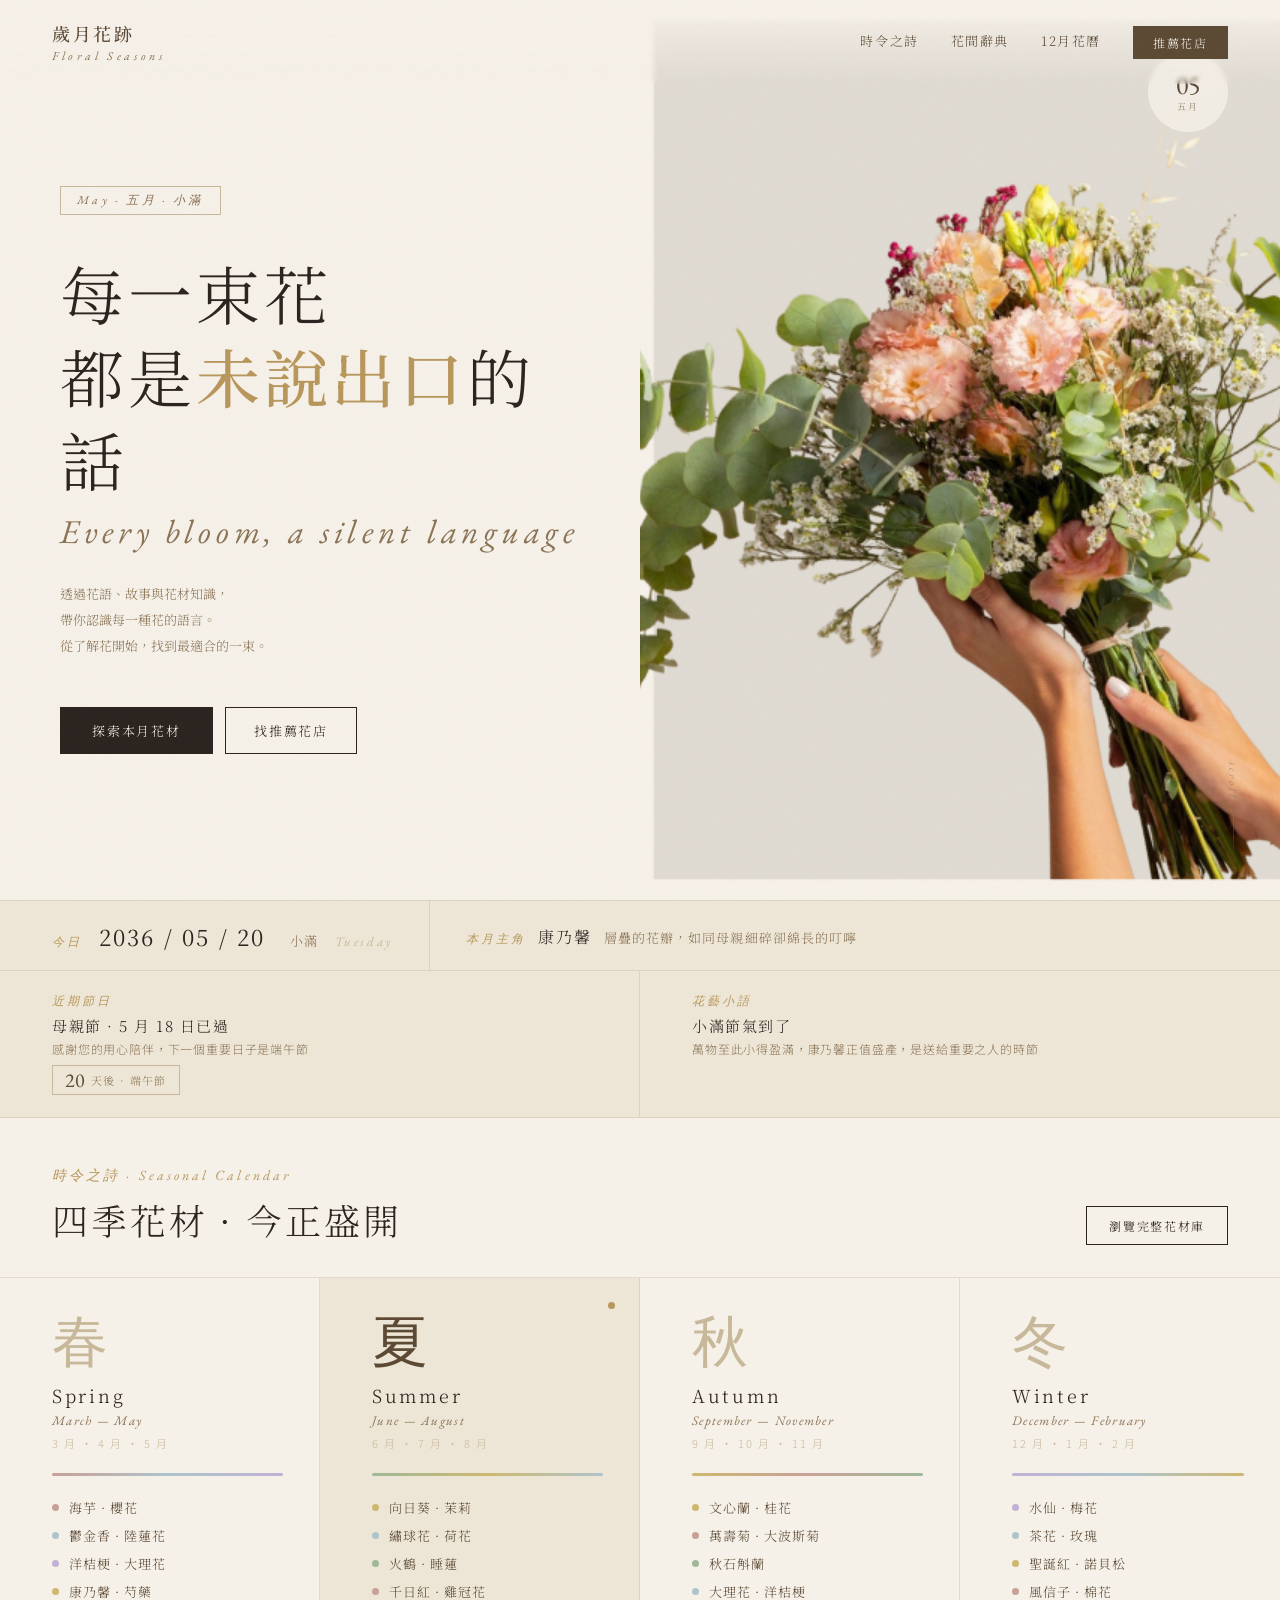
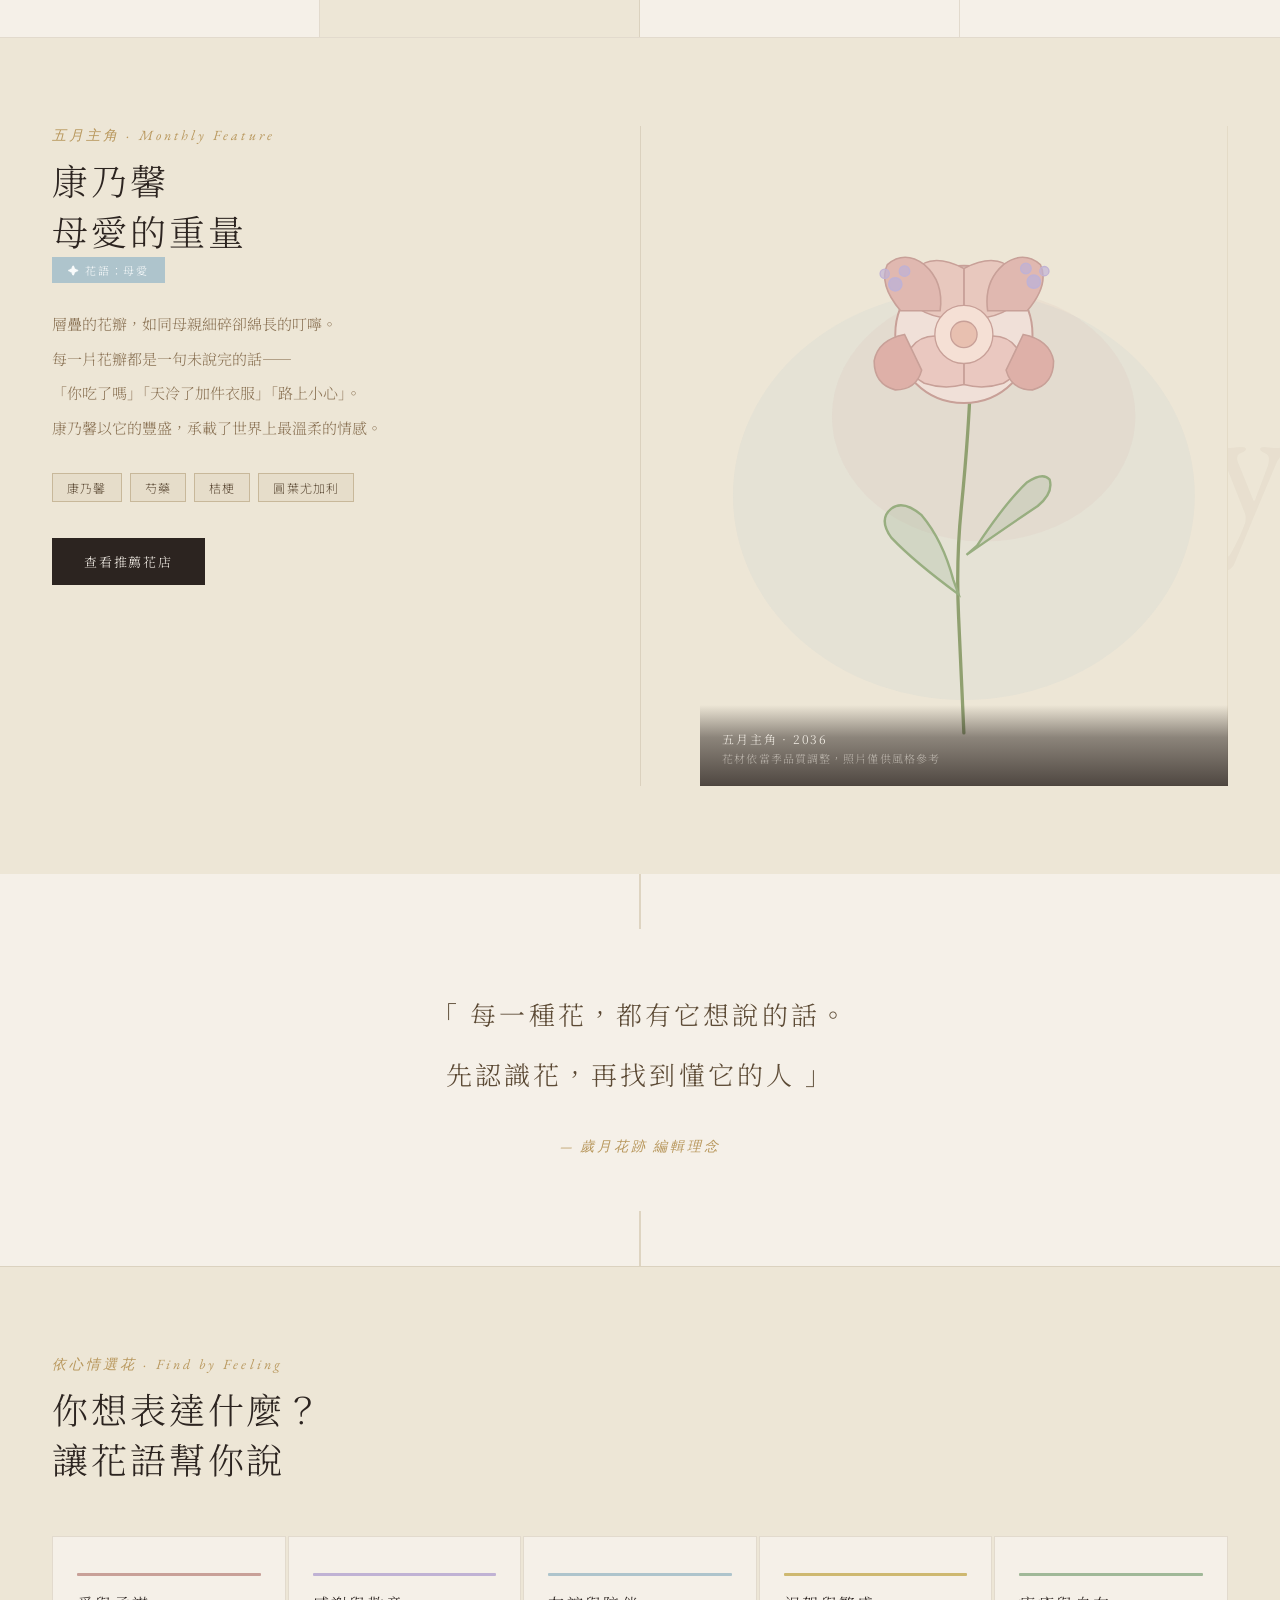
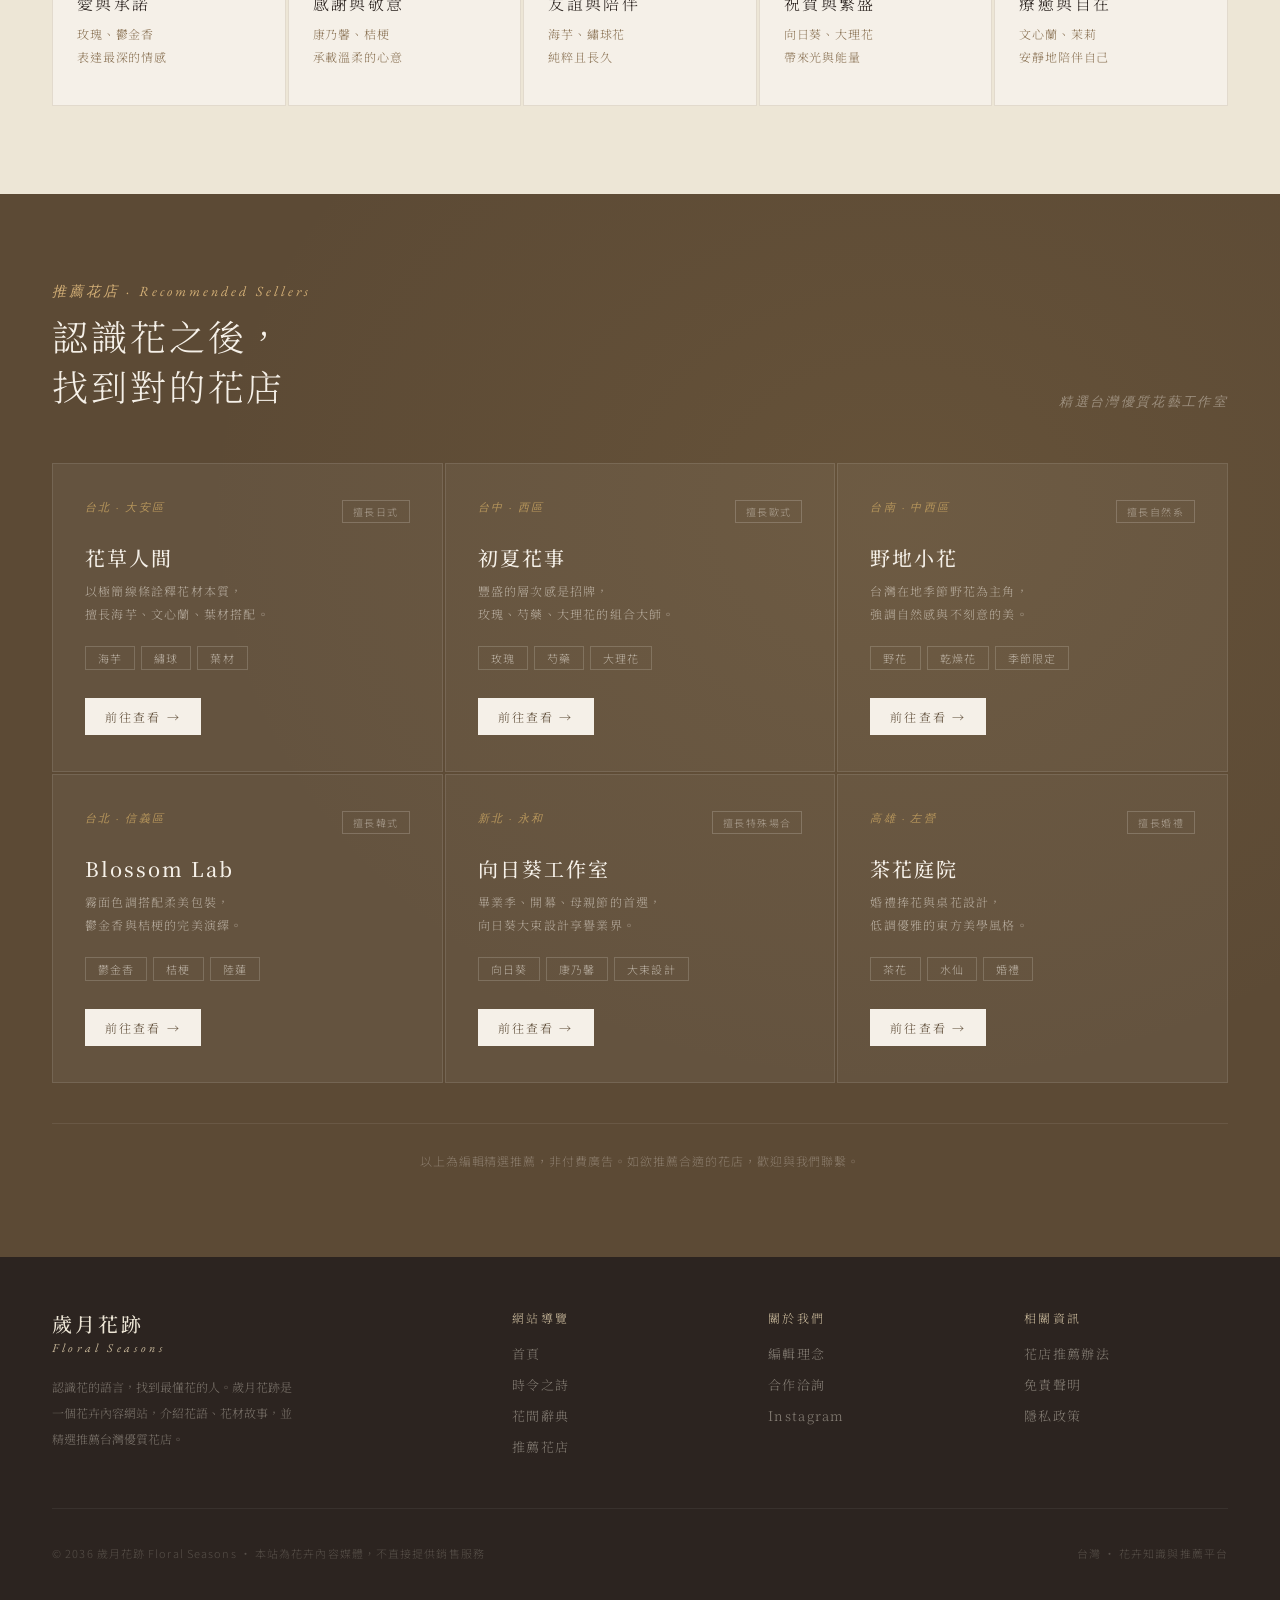
==== index.html @ eed04bdf "Add files via upload git add index.html git commit -m "feat: hero 改為全幅花束照片版型" git push" ====
<!DOCTYPE html>
<html lang="zh-TW">
<head>
<meta charset="UTF-8">
<meta name="viewport" content="width=device-width, initial-scale=1.0">
<title>歲月花跡 · 認識花，找到對的花店</title>
<link rel="preconnect" href="https://fonts.googleapis.com">
<link rel="preconnect" href="https://fonts.gstatic.com" crossorigin>
<link href="https://fonts.googleapis.com/css2?family=Noto+Serif+TC:wght@300;400;500;700&family=EB+Garamond:ital,wght@0,400;0,500;1,400&family=Noto+Sans+TC:wght@300;400&display=swap" rel="stylesheet">

<style>
:root {
  /* ── base ── */
  --cream:      #f5f0e8;
  --parchment:  #ede6d6;
  --warm-stone: #c8b89a;
  --bark:       #8b7355;
  --deep-bark:  #5c4a35;
  --ink:        #2c2420;
  --gold:       #b8975c;
  --gold-light: #d4b077;
  --rule:       rgba(139,115,85,0.18);

  /* ── A×C mist palette ── */
  --mist-blue:  #aec4cc;
  --mist-lav:   #c0b2d4;
  --mist-sage:  #a0b898;
  --mist-wheat: #ceb870;
  --mist-rose:  #c8a098;
}

*  { margin:0; padding:0; box-sizing:border-box; }
html { scroll-behavior:smooth; }

body {
  background: var(--cream);
  color: var(--ink);
  font-family: 'Noto Sans TC', sans-serif;
  font-weight: 300;
  overflow-x: hidden;
}

/* grain */
body::before {
  content:''; position:fixed; inset:0;
  background-image:url("data:image/svg+xml,%3Csvg viewBox='0 0 256 256' xmlns='http://www.w3.org/2000/svg'%3E%3Cfilter id='noise'%3E%3CfeTurbulence type='fractalNoise' baseFrequency='0.9' numOctaves='4' stitchTiles='stitch'/%3E%3C/filter%3E%3Crect width='100%25' height='100%25' filter='url(%23noise)' opacity='0.04'/%3E%3C/svg%3E");
  pointer-events:none; z-index:9999; opacity:.35;
}

/* ══════════════════════════════
   HEADER
══════════════════════════════ */
header {
  position:fixed; top:0; left:0; right:0; z-index:100;
  display:flex; align-items:center; justify-content:space-between;
  padding:20px 52px;
  background:linear-gradient(to bottom,rgba(245,240,232,.97) 0%,rgba(245,240,232,0) 100%);
  backdrop-filter:blur(2px);
}
.logo { display:flex; flex-direction:column; gap:2px; }
.logo-zh {
  font-family:'Noto Serif TC',serif;
  font-size:18px; font-weight:500; letter-spacing:.15em; color:var(--deep-bark);
}
.logo-en {
  font-family:'EB Garamond',serif; font-style:italic;
  font-size:12px; letter-spacing:.3em; color:var(--bark);
}
nav { display:flex; gap:32px; align-items:center; }
nav a {
  font-family:'Noto Serif TC',serif;
  font-size:13px; letter-spacing:.12em; color:var(--deep-bark);
  text-decoration:none; position:relative; padding-bottom:3px; transition:color .3s;
}
nav a::after {
  content:''; position:absolute; bottom:0; left:0;
  width:0; height:1px; background:var(--gold); transition:width .35s ease;
}
nav a:hover { color:var(--gold); }
nav a:hover::after { width:100%; }
.nav-cta {
  font-family:'Noto Serif TC',serif;
  font-size:12px; letter-spacing:.15em;
  color:var(--cream) !important; background:var(--deep-bark);
  padding:8px 20px; transition:background .3s !important;
}
.nav-cta::after { display:none !important; }
.nav-cta:hover { background:var(--bark) !important; }

/* ══════════════════════════════
   HERO
══════════════════════════════ */
.hero {
  height:100vh; min-height:600px;
  display:grid; grid-template-columns:1fr 1fr;
  position:relative; overflow:hidden;
}
.hero-left {
  display:flex; flex-direction:column; justify-content:center;
  padding:120px 52px 80px 60px;
  position:relative; z-index:2;
}
.hero-stamp {
  display:inline-flex; align-items:center; gap:8px;
  border:0.5px solid var(--warm-stone);
  padding:5px 16px; margin-bottom:36px; width:fit-content;
}
.hero-stamp span {
  font-family:'EB Garamond',serif; font-style:italic;
  font-size:12px; letter-spacing:.28em; color:var(--bark);
}
.hero-title {
  font-family:'Noto Serif TC',serif;
  font-size:clamp(44px,5vw,68px); font-weight:300; line-height:1.3;
  letter-spacing:.06em; color:var(--ink); margin-bottom:28px;
}
.hero-title strong { font-weight:500; color:var(--gold); }
.hero-title em {
  font-style:italic; font-family:'EB Garamond',serif;
  font-size:.52em; color:var(--bark);
  display:block; letter-spacing:.14em; margin-top:10px; font-weight:300;
}
.hero-desc {
  font-family:'Noto Serif TC',serif; font-weight:300;
  font-size:13px; line-height:2.0; color:var(--bark);
  max-width:320px; margin-bottom:48px;
}
.hero-actions { display:flex; gap:12px; align-items:center; flex-wrap:wrap; }
.btn-primary {
  font-family:'Noto Serif TC',serif; font-size:13px; letter-spacing:.14em;
  color:var(--cream); background:var(--ink);
  border:none; padding:14px 32px; cursor:pointer;
  transition:all .3s; text-decoration:none; display:inline-block;
}
.btn-primary:hover { background:var(--deep-bark); }
.btn-ghost {
  font-family:'Noto Serif TC',serif; font-size:13px; letter-spacing:.14em;
  color:var(--ink); background:none; border:1px solid var(--ink);
  padding:13px 28px; cursor:pointer; transition:all .3s;
  text-decoration:none; display:inline-block;
}
.btn-ghost:hover { background:var(--ink); color:var(--cream); }

/* right panel — fullbleed photo */
.hero-right {
  position:relative; overflow:hidden;
}
.hero-right img.hero-photo {
  width:100%; height:100%;
  object-fit:cover; object-position:center;
  display:block;
}
/* placeholder when no image */
.hero-right .hero-photo-placeholder {
  width:100%; height:100%;
  background:var(--parchment);
  display:flex; align-items:center; justify-content:center;
}
.hero-right .hero-photo-placeholder span {
  font-family:'EB Garamond',serif; font-style:italic;
  font-size:13px; letter-spacing:.2em; color:var(--warm-stone);
}

/* month badge */
.month-badge {
  position:absolute; top:52px; right:52px; z-index:10;
  width:80px; height:80px; border-radius:50%;
  border:0.5px solid rgba(245,240,232,.6);
  display:flex; align-items:center; justify-content:center;
  background:rgba(245,240,232,.82); backdrop-filter:blur(6px);
}
.month-badge-inner {
  display:flex; flex-direction:column; align-items:center; gap:2px;
}
.month-num {
  font-family:'EB Garamond',serif; font-size:26px; line-height:1; color:var(--deep-bark);
}
.month-lbl {
  font-family:'Noto Serif TC',serif; font-size:9px; letter-spacing:.2em; color:var(--bark);
}

/* legacy — keep for floatGently used elsewhere */
@keyframes floatGently { 0%,100%{transform:translateY(0)} 50%{transform:translateY(-10px)} }

/* ══════════════════════════════
   SMART DATE + REMINDER STRIP
══════════════════════════════ */
.section-reminder {
  background:var(--parchment);
  border-top:0.5px solid var(--rule);
  border-bottom:0.5px solid var(--rule);
}

/* date row */
.reminder-date-row {
  display:flex; align-items:center; gap:0;
  border-bottom:0.5px solid var(--rule);
}
.date-block {
  padding:20px 36px 18px 52px;
  display:flex; align-items:baseline; gap:16px;
  border-right:0.5px solid var(--rule);
}
.date-label {
  font-family:'EB Garamond',serif; font-style:italic;
  font-size:12px; letter-spacing:.28em; color:var(--gold);
}
.date-main {
  font-family:'Noto Serif TC',serif; font-size:22px; font-weight:400;
  letter-spacing:.1em; color:var(--ink);
}
.date-jieqi {
  font-family:'Noto Serif TC',serif; font-size:13px;
  letter-spacing:.12em; color:var(--bark); padding-left:8px;
}
.date-day-en {
  font-family:'EB Garamond',serif; font-style:italic;
  font-size:13px; letter-spacing:.2em; color:var(--warm-stone);
}

/* reminder items */
.reminder-items {
  display:grid; grid-template-columns:1fr 1fr;
}
.reminder-item {
  padding:22px 36px 22px 52px;
  border-right:0.5px solid var(--rule);
}
.reminder-item:last-child { border-right:none; }
.r-eyebrow {
  font-family:'EB Garamond',serif; font-style:italic;
  font-size:12px; letter-spacing:.26em; color:var(--gold); margin-bottom:5px;
}
.r-main {
  font-family:'Noto Serif TC',serif; font-size:15px;
  letter-spacing:.1em; color:var(--ink); margin-bottom:4px;
}
.r-sub {
  font-family:'Noto Sans TC',sans-serif; font-weight:300;
  font-size:12px; color:var(--bark); letter-spacing:.07em;
}
/* countdown pill */
.r-count {
  display:inline-flex; align-items:center; gap:6px; margin-top:8px;
  border:0.5px solid var(--warm-stone); padding:4px 12px;
}
.r-count-num {
  font-family:'EB Garamond',serif; font-size:20px; color:var(--deep-bark); line-height:1;
}
.r-count-lbl {
  font-family:'Noto Serif TC',serif; font-size:11px; letter-spacing:.12em; color:var(--bark);
}

/* ══════════════════════════════
   FOUR SEASONS CALENDAR
   (directly below reminder strip)
══════════════════════════════ */
.section-calendar {
  background:var(--cream);
  border-bottom:0.5px solid var(--rule);
}

/* header row of the calendar section */
.cal-header {
  padding:48px 52px 32px;
  display:flex; justify-content:space-between; align-items:flex-end;
  border-bottom:0.5px solid var(--rule);
}
.section-label {
  font-family:'EB Garamond',serif; font-style:italic;
  font-size:14px; letter-spacing:.22em; color:var(--gold); margin-bottom:10px;
}
.section-title {
  font-family:'Noto Serif TC',serif;
  font-size:clamp(24px,3vw,36px); font-weight:300;
  line-height:1.4; letter-spacing:.08em; color:var(--ink);
}

/* season columns */
.cal-grid {
  display:grid; grid-template-columns:repeat(4,1fr);
  gap:0;
}
.cal-col {
  padding:36px 36px 36px 52px;
  border-right:0.5px solid var(--rule);
  position:relative; overflow:hidden;
  transition:background .35s;
  cursor:pointer;
}
.cal-col:last-child { border-right:none; }
.cal-col::before {
  content:''; position:absolute; inset:0; opacity:0; transition:opacity .35s;
}
.cal-col.spring::before { background:rgba(200,160,152,.07); }
.cal-col.summer::before { background:rgba(160,184,152,.07); }
.cal-col.autumn::before { background:rgba(206,184,112,.07); }
.cal-col.winter::before { background:rgba(192,178,212,.07); }
.cal-col:hover::before { opacity:1; }

/* active marker (current season) */
.cal-col.active {
  background:var(--parchment);
}
.cal-col.active .cal-season-num { color:var(--deep-bark); }
.active-dot {
  position:absolute; top:24px; right:24px;
  width:7px; height:7px; border-radius:50%; background:var(--gold);
}

.cal-season-num {
  font-family:'EB Garamond',serif; font-size:56px; line-height:1;
  color:var(--warm-stone); margin-bottom:12px; display:block;
  transition:color .35s;
}
.cal-season-zh {
  font-family:'Noto Serif TC',serif; font-size:18px; letter-spacing:.15em;
  color:var(--ink); margin-bottom:4px;
}
.cal-season-en {
  font-family:'EB Garamond',serif; font-style:italic;
  font-size:13px; color:var(--bark); letter-spacing:.1em; margin-bottom:6px;
}
.cal-months {
  font-size:11px; letter-spacing:.18em; color:var(--warm-stone); margin-bottom:22px;
}

/* mist-palette color bar per season */
.cal-color-bar {
  width:100%; height:3px; border-radius:2px; margin-bottom:22px;
}

.cal-flowers { display:flex; flex-direction:column; gap:9px; }
.cal-flower-row {
  display:flex; align-items:center; gap:10px;
  font-family:'Noto Serif TC',serif; font-size:13px;
  color:var(--deep-bark); letter-spacing:.08em;
}
.cal-dot {
  width:7px; height:7px; border-radius:50%; flex-shrink:0;
}

/* ══════════════════════════════
   MONTHLY FEATURE
══════════════════════════════ */
.section-monthly {
  padding:88px 52px;
  display:grid; grid-template-columns:1fr 0.5px 1fr;
  gap:0; background:var(--parchment);
  position:relative; overflow:hidden;
}
.section-monthly::before {
  content:'May'; position:absolute;
  font-family:'EB Garamond',serif; font-size:180px; font-weight:400;
  color:rgba(139,115,85,.055); right:-10px; top:50%; transform:translateY(-50%);
  pointer-events:none; white-space:nowrap;
}
.monthly-divider { background:var(--rule); }
.monthly-text { padding-right:60px; }
.monthly-visual { padding-left:60px; }

.flower-tag {
  display:inline-flex; align-items:center; gap:8px;
  background:var(--mist-blue); color:rgba(255,255,255,.92);
  padding:5px 16px; font-size:11px; font-family:'Noto Serif TC',serif;
  letter-spacing:.15em; margin-bottom:24px;
}
.monthly-body {
  font-family:'Noto Serif TC',serif; font-weight:300;
  font-size:15px; line-height:2.3; color:var(--bark); margin-bottom:28px;
}
.pairing-row { display:flex; gap:8px; flex-wrap:wrap; margin-bottom:36px; }
.pair-tag {
  font-family:'Noto Sans TC',sans-serif; font-weight:300;
  font-size:12px; letter-spacing:.1em; color:var(--deep-bark);
  background:rgba(200,184,154,.2); border:1px solid var(--warm-stone);
  padding:5px 14px;
}
/* monthly image frame */
.monthly-img-frame {
  width:100%; aspect-ratio:4/5; background:var(--warm-stone);
  position:relative; overflow:hidden;
}
.monthly-img-frame svg { width:100%; height:100%; }
.monthly-caption {
  position:absolute; bottom:0; left:0; right:0;
  padding:28px 22px 22px;
  background:linear-gradient(to top,rgba(44,36,32,.82) 0%,rgba(44,36,32,.5) 60%,transparent 100%);
  color:var(--cream); font-family:'Noto Serif TC',serif; font-size:12px;
  letter-spacing:.15em; line-height:1;
  display:flex; flex-direction:column; gap:8px;
}
.monthly-caption-sub {
  font-size:11px; color:rgba(245,240,232,.55); letter-spacing:.1em; line-height:1;
}

/* ══════════════════════════════
   QUOTE
══════════════════════════════ */
.section-quote {
  padding:110px 52px; text-align:center; background:var(--cream);
  position:relative;
}
.section-quote::before,.section-quote::after {
  content:''; position:absolute; left:50%; transform:translateX(-50%);
  width:1px; background:var(--warm-stone);
}
.section-quote::before { top:0; height:55px; }
.section-quote::after  { bottom:0; height:55px; }
.quote-text {
  font-family:'Noto Serif TC',serif; font-weight:300;
  font-size:clamp(17px,2.4vw,26px); line-height:2.3;
  letter-spacing:.12em; color:var(--deep-bark);
  max-width:640px; margin:0 auto 28px;
}
.quote-source {
  font-family:'EB Garamond',serif; font-style:italic;
  font-size:14px; letter-spacing:.2em; color:var(--gold);
}

/* ══════════════════════════════
   RECIPIENT
══════════════════════════════ */
.section-recipient {
  padding:88px 52px; background:var(--parchment);
  border-top:0.5px solid var(--rule);
}
.recip-grid {
  display:grid; grid-template-columns:repeat(5,1fr); gap:2px; margin-top:52px;
}
.recip-card {
  padding:36px 24px; background:var(--cream);
  border:0.5px solid var(--rule); cursor:pointer; transition:all .35s;
}
.recip-card:hover { border-color:var(--warm-stone); transform:translateY(-3px); }
.recip-bar { height:2.5px; border-radius:1px; margin-bottom:16px; }
.recip-title {
  font-family:'Noto Serif TC',serif; font-size:16px;
  letter-spacing:.15em; color:var(--ink); margin-bottom:8px;
}
.recip-sub {
  font-family:'Noto Serif TC',serif; font-weight:300;
  font-size:12px; line-height:1.9; color:var(--bark); letter-spacing:.07em;
}

/* ══════════════════════════════
   CTA / BOOKING
══════════════════════════════ */
/* ══════════════════════════════
   SELLERS SECTION
══════════════════════════════ */
.section-sellers {
  padding:88px 52px;
  background:var(--deep-bark);
  position:relative; overflow:hidden;
}
.section-sellers::before {
  content:''; position:absolute; inset:0;
  background:radial-gradient(ellipse at 70% 30%,rgba(184,151,92,.1) 0%,transparent 55%);
  pointer-events:none;
}
.sellers-header {
  display:flex; justify-content:space-between; align-items:flex-end;
  margin-bottom:52px; position:relative;
}
.sellers-header .section-label { color:var(--gold-light); }
.sellers-header .section-title { color:var(--cream); }
.sellers-note {
  font-family:'EB Garamond',serif; font-style:italic;
  font-size:13px; letter-spacing:.18em;
  color:rgba(245,240,232,.4);
}
.sellers-grid {
  display:grid; grid-template-columns:repeat(3,1fr); gap:2px;
  position:relative;
}
.seller-card {
  background:rgba(255,255,255,.05);
  border:0.5px solid rgba(255,255,255,.1);
  padding:36px 32px;
  display:flex; flex-direction:column; gap:0;
  transition:background .35s, border-color .35s;
  position:relative; overflow:hidden;
}
.seller-card::before {
  content:''; position:absolute; top:0; left:0; right:0;
  height:2px; opacity:0; transition:opacity .35s;
}
.seller-card:hover { background:rgba(255,255,255,.09); border-color:rgba(255,255,255,.2); }
.seller-card:hover::before { opacity:1; }
.seller-card-top {
  display:flex; justify-content:space-between; align-items:flex-start;
  margin-bottom:20px;
}
.seller-region {
  font-family:'EB Garamond',serif; font-style:italic;
  font-size:11px; letter-spacing:.22em; color:var(--gold);
}
.seller-badge {
  font-size:10px; letter-spacing:.14em;
  color:rgba(245,240,232,.5);
  border:0.5px solid rgba(245,240,232,.2);
  padding:3px 10px;
}
.seller-name {
  font-family:'Noto Serif TC',serif; font-size:20px; font-weight:500;
  letter-spacing:.1em; color:var(--cream); margin-bottom:8px;
}
.seller-specialty {
  font-family:'Noto Serif TC',serif; font-weight:300;
  font-size:12px; letter-spacing:.1em; color:rgba(245,240,232,.55);
  margin-bottom:20px; line-height:1.9;
}
.seller-tags {
  display:flex; gap:6px; flex-wrap:wrap; margin-bottom:28px;
}
.seller-tag {
  font-size:11px; letter-spacing:.1em;
  color:rgba(245,240,232,.6);
  border:0.5px solid rgba(245,240,232,.18);
  padding:3px 12px;
}
.seller-link {
  margin-top:auto;
  font-family:'Noto Serif TC',serif; font-size:12px;
  letter-spacing:.18em; color:var(--deep-bark);
  background:var(--cream); padding:10px 20px;
  display:inline-block; text-decoration:none;
  transition:background .3s;
  align-self:flex-start;
}
.seller-link:hover { background:var(--parchment); }
.sellers-disclaimer {
  margin-top:40px; padding-top:28px;
  border-top:0.5px solid rgba(255,255,255,.08);
  font-family:'Noto Sans TC',sans-serif; font-weight:300;
  font-size:12px; letter-spacing:.08em;
  color:rgba(245,240,232,.3); text-align:center;
}

/* ══════════════════════════════
   FOOTER
══════════════════════════════ */
footer {
  padding:52px; background:var(--ink);
  display:grid; grid-template-columns:2fr 1fr 1fr 1fr; gap:52px;
}
.footer-desc {
  font-family:'Noto Serif TC',serif; font-weight:300;
  font-size:12px; line-height:2.2; color:rgba(237,230,214,.4);
  margin-top:18px; max-width:250px;
}
.footer-col-title {
  font-family:'Noto Serif TC',serif; font-size:12px;
  letter-spacing:.2em; color:var(--warm-stone); margin-bottom:18px;
}
.footer-links { display:flex; flex-direction:column; gap:12px; }
.footer-links a {
  font-family:'Noto Serif TC',serif; font-weight:300;
  font-size:13px; color:rgba(237,230,214,.45); text-decoration:none;
  letter-spacing:.1em; transition:color .3s;
}
.footer-links a:hover { color:var(--parchment); }
.footer-bottom {
  grid-column:1/-1; padding-top:36px;
  border-top:0.5px solid rgba(255,255,255,.06);
  display:flex; justify-content:space-between; align-items:center;
}
.footer-legal {
  font-size:11px; letter-spacing:.1em; color:rgba(237,230,214,.22);
  font-family:'Noto Sans TC',sans-serif; font-weight:300;
}

/* ── fade-up ── */
.fade-up { opacity:0; transform:translateY(28px); transition:opacity .8s ease,transform .8s ease; }
.fade-up.visible { opacity:1; transform:translateY(0); }

/* ── scroll indicator ── */
.scroll-hint {
  position:fixed; bottom:38px; right:40px; z-index:50;
  writing-mode:vertical-rl; font-family:'EB Garamond',serif; font-style:italic;
  font-size:11px; letter-spacing:.28em; color:var(--bark); opacity:.55;
  display:flex; align-items:center; gap:10px; transition:opacity .4s;
}
.scroll-hint::after {
  content:''; display:block; width:1px; height:52px;
  background:linear-gradient(to bottom,var(--bark),transparent);
}
</style>
</head>
<body>

<!-- ═══ HEADER ═══ -->
<header>
  <div class="logo">
    <span class="logo-zh">歲月花跡</span>
    <span class="logo-en">Floral Seasons</span>
  </div>
  <nav>
    <a href="#">時令之詩</a>
    <a href="#">花間辭典</a>
    <a href="#">12月花曆</a>
    <a href="#sellers" class="nav-cta">推薦花店</a>
  </nav>
</header>

<!-- ═══ HERO ═══ -->
<section class="hero">
  <div class="hero-left">
    <div class="hero-stamp fade-up"><span>May · 五月 · 小滿</span></div>
    <h1 class="hero-title fade-up">
      每一束花<br>都是<strong>未說出口</strong>的話
      <em>Every bloom, a silent language</em>
    </h1>
    <p class="hero-desc fade-up">
      透過花語、故事與花材知識，<br>
      帶你認識每一種花的語言。<br>
      從了解花開始，找到最適合的一束。
    </p>
    <div class="hero-actions fade-up">
      <a href="#monthly" class="btn-primary">探索本月花材</a>
      <a href="#sellers" class="btn-ghost">找推薦花店</a>
    </div>
  </div>

  <div class="hero-right">
    <!-- 月份徽章 -->
    <div class="month-badge">
      <div class="month-badge-inner">
        <span class="month-num">05</span>
        <span class="month-lbl">五月</span>
      </div>
    </div>
    <!-- 全幅花束照片：換圖只需替換 swatch-01.png -->
    <img
      class="hero-photo"
      src="assets/images/homepage/swatches/swatch-01.png"
      alt="歲月花跡 · 本月花材"
      onerror="this.style.display='none';this.nextElementSibling.style.display='flex'"
    >
    <div class="hero-photo-placeholder" style="display:none">
      <span>swatch-01.png</span>
    </div>
  </div>
  </div>
</section>

<!-- ═══ SMART DATE + REMINDER ═══ -->
<div class="section-reminder">

  <!-- date row -->
  <div class="reminder-date-row">
    <div class="date-block fade-up">
      <span class="date-label">今日</span>
      <span class="date-main">2036 / 05 / 20</span>
      <span class="date-jieqi">小滿</span>
      <span class="date-day-en">Tuesday</span>
    </div>
    <!-- flower of the day teaser -->
    <div style="padding:20px 36px 18px; flex:1; display:flex; align-items:baseline; gap:12px;">
      <span style="font-family:'EB Garamond',serif;font-style:italic;font-size:12px;letter-spacing:.26em;color:var(--gold)">本月主角</span>
      <span style="font-family:'Noto Serif TC',serif;font-size:16px;letter-spacing:.12em;color:var(--ink)">康乃馨</span>
      <span style="font-family:'Noto Serif TC',serif;font-size:13px;color:var(--bark);letter-spacing:.08em">層疊的花瓣，如同母親細碎卻綿長的叮嚀</span>
    </div>
  </div>

  <!-- two reminder items -->
  <div class="reminder-items">
    <div class="reminder-item fade-up">
      <div class="r-eyebrow">近期節日</div>
      <div class="r-main">母親節 · 5 月 18 日已過</div>
      <div class="r-sub">感謝您的用心陪伴，下一個重要日子是端午節</div>
      <div class="r-count">
        <span class="r-count-num">20</span>
        <span class="r-count-lbl">天後 · 端午節</span>
      </div>
    </div>
    <div class="reminder-item fade-up" style="transition-delay:.1s">
      <div class="r-eyebrow">花藝小語</div>
      <div class="r-main">小滿節氣到了</div>
      <div class="r-sub">萬物至此小得盈滿，康乃馨正值盛產，是送給重要之人的時節</div>
    </div>
  </div>
</div>

<!-- ═══ FOUR SEASONS CALENDAR（緊接 reminder 下方）═══ -->
<section class="section-calendar" id="seasons">
  <div class="cal-header fade-up">
    <div>
      <p class="section-label">時令之詩 · Seasonal Calendar</p>
      <h2 class="section-title">四季花材 · 今正盛開</h2>
    </div>
    <a href="#" class="btn-ghost" style="font-size:12px;padding:10px 22px;">瀏覽完整花材庫</a>
  </div>

  <div class="cal-grid">
    <!-- 春 Spring -->
    <div class="cal-col spring fade-up" style="transition-delay:.0s">
      <div class="cal-season-num">春</div>
      <div class="cal-season-zh">Spring</div>
      <div class="cal-season-en">March — May</div>
      <div class="cal-months">3 月 · 4 月 · 5 月</div>
      <div class="cal-color-bar" style="background:linear-gradient(to right,#c8a098,#aec4cc,#c0b2d4)"></div>
      <div class="cal-flowers">
        <div class="cal-flower-row"><span class="cal-dot" style="background:#c8a098"></span>海芋 · 櫻花</div>
        <div class="cal-flower-row"><span class="cal-dot" style="background:#aec4cc"></span>鬱金香 · 陸蓮花</div>
        <div class="cal-flower-row"><span class="cal-dot" style="background:#c0b2d4"></span>洋桔梗 · 大理花</div>
        <div class="cal-flower-row"><span class="cal-dot" style="background:#ceb870"></span>康乃馨 · 芍藥</div>
      </div>
    </div>

    <!-- 夏 Summer -->
    <div class="cal-col summer active fade-up" style="transition-delay:.08s">
      <span class="active-dot"></span>
      <div class="cal-season-num">夏</div>
      <div class="cal-season-zh">Summer</div>
      <div class="cal-season-en">June — August</div>
      <div class="cal-months">6 月 · 7 月 · 8 月</div>
      <div class="cal-color-bar" style="background:linear-gradient(to right,#a0b898,#ceb870,#aec4cc)"></div>
      <div class="cal-flowers">
        <div class="cal-flower-row"><span class="cal-dot" style="background:#ceb870"></span>向日葵 · 茉莉</div>
        <div class="cal-flower-row"><span class="cal-dot" style="background:#aec4cc"></span>繡球花 · 荷花</div>
        <div class="cal-flower-row"><span class="cal-dot" style="background:#a0b898"></span>火鶴 · 睡蓮</div>
        <div class="cal-flower-row"><span class="cal-dot" style="background:#c8a098"></span>千日紅 · 雞冠花</div>
      </div>
    </div>

    <!-- 秋 Autumn -->
    <div class="cal-col autumn fade-up" style="transition-delay:.16s">
      <div class="cal-season-num">秋</div>
      <div class="cal-season-zh">Autumn</div>
      <div class="cal-season-en">September — November</div>
      <div class="cal-months">9 月 · 10 月 · 11 月</div>
      <div class="cal-color-bar" style="background:linear-gradient(to right,#ceb870,#c8a098,#a0b898)"></div>
      <div class="cal-flowers">
        <div class="cal-flower-row"><span class="cal-dot" style="background:#ceb870"></span>文心蘭 · 桂花</div>
        <div class="cal-flower-row"><span class="cal-dot" style="background:#c8a098"></span>萬壽菊 · 大波斯菊</div>
        <div class="cal-flower-row"><span class="cal-dot" style="background:#a0b898"></span>秋石斛蘭</div>
        <div class="cal-flower-row"><span class="cal-dot" style="background:#aec4cc"></span>大理花 · 洋桔梗</div>
      </div>
    </div>

    <!-- 冬 Winter -->
    <div class="cal-col winter fade-up" style="transition-delay:.24s">
      <div class="cal-season-num">冬</div>
      <div class="cal-season-zh">Winter</div>
      <div class="cal-season-en">December — February</div>
      <div class="cal-months">12 月 · 1 月 · 2 月</div>
      <div class="cal-color-bar" style="background:linear-gradient(to right,#c0b2d4,#aec4cc,#ceb870)"></div>
      <div class="cal-flowers">
        <div class="cal-flower-row"><span class="cal-dot" style="background:#c0b2d4"></span>水仙 · 梅花</div>
        <div class="cal-flower-row"><span class="cal-dot" style="background:#aec4cc"></span>茶花 · 玫瑰</div>
        <div class="cal-flower-row"><span class="cal-dot" style="background:#ceb870"></span>聖誕紅 · 諾貝松</div>
        <div class="cal-flower-row"><span class="cal-dot" style="background:#c8a098"></span>風信子 · 棉花</div>
      </div>
    </div>
  </div>
</section>

<!-- ═══ MONTHLY FEATURE ═══ -->
<section class="section-monthly" id="monthly">
  <div class="monthly-text fade-up">
    <p class="section-label">五月主角 · Monthly Feature</p>
    <h2 class="section-title">康乃馨<br>母愛的重量</h2>
    <span class="flower-tag">✦ 花語：母愛</span>
    <p class="monthly-body">
      層疊的花瓣，如同母親細碎卻綿長的叮嚀。<br>
      每一片花瓣都是一句未說完的話——<br>
      「你吃了嗎」「天冷了加件衣服」「路上小心」。<br>
      康乃馨以它的豐盛，承載了世界上最溫柔的情感。
    </p>
    <div class="pairing-row">
      <span class="pair-tag">康乃馨</span>
      <span class="pair-tag">芍藥</span>
      <span class="pair-tag">桔梗</span>
      <span class="pair-tag">圓葉尤加利</span>
    </div>
    <a href="#sellers" class="btn-primary">查看推薦花店</a>
  </div>
  <div class="monthly-divider"></div>
  <div class="monthly-visual fade-up" style="transition-delay:.2s">
    <div class="monthly-img-frame">
      <svg viewBox="0 0 400 500" xmlns="http://www.w3.org/2000/svg">
        <rect width="400" height="500" fill="#ede6d6"/>
        <ellipse cx="200" cy="280" rx="175" ry="155" fill="rgba(174,196,204,.14)"/>
        <ellipse cx="215" cy="220" rx="115" ry="95" fill="rgba(200,160,152,.1)"/>
        <!-- Stem -->
        <path d="M200 460 Q198 415 196 372 Q194 330 198 290 Q202 250 204 215 Q206 188 204 168" stroke="#90a070" stroke-width="2.5" stroke-linecap="round" fill="none"/>
        <!-- leaf L -->
        <path d="M196 355 Q162 330 145 312 Q135 298 145 290 Q154 283 168 295 Q184 314 192 344 Z" stroke="#98ae80" stroke-width="1.8" fill="rgba(160,184,152,.28)"/>
        <!-- leaf R -->
        <path d="M202 325 Q238 300 256 288 Q268 278 265 268 Q260 262 248 270 Q232 285 210 318 Z" stroke="#98ae80" stroke-width="1.8" fill="rgba(160,184,152,.28)"/>
        <!-- Carnation main – layered petal illusion -->
        <!-- base circle -->
        <circle cx="200" cy="158" r="52" fill="#f0e0d8" stroke="#c8a098" stroke-width="1.5"/>
        <!-- petal ring 1 -->
        <path d="M200 108 Q225 95 238 110 Q248 125 235 138 Q220 148 200 145 Z" fill="#e8c8be" stroke="#c8a098" stroke-width="1.2"/>
        <path d="M200 108 Q175 95 162 110 Q152 125 165 138 Q180 148 200 145 Z" fill="#e8c8be" stroke="#c8a098" stroke-width="1.2"/>
        <path d="M248 140 Q265 120 258 105 Q245 94 230 105 Q215 118 218 140 Z" fill="#e0b8b0" stroke="#c8a098" stroke-width="1.2"/>
        <path d="M152 140 Q135 120 142 105 Q155 94 170 105 Q185 118 182 140 Z" fill="#e0b8b0" stroke="#c8a098" stroke-width="1.2"/>
        <!-- petal ring 2 -->
        <path d="M200 165 Q228 152 240 168 Q248 185 230 195 Q215 200 200 196 Z" fill="#eac8c0" stroke="#c8a098" stroke-width="1.2"/>
        <path d="M200 165 Q172 152 160 168 Q152 185 170 195 Q185 200 200 196 Z" fill="#eac8c0" stroke="#c8a098" stroke-width="1.2"/>
        <path d="M245 158 Q265 162 268 178 Q268 196 252 200 Q236 200 232 185 Z" fill="#deb0a8" stroke="#c8a098" stroke-width="1.2"/>
        <path d="M155 158 Q135 162 132 178 Q132 196 148 200 Q164 200 168 185 Z" fill="#deb0a8" stroke="#c8a098" stroke-width="1.2"/>
        <!-- center -->
        <circle cx="200" cy="158" r="22" fill="#f5e0d5" stroke="#c8a098" stroke-width="1"/>
        <circle cx="200" cy="158" r="10" fill="#e8c0b0" stroke="#c8a098" stroke-width="1"/>
        <!-- filler flowers -->
        <circle cx="148" cy="120" r="5" fill="rgba(192,178,212,.85)" stroke="#c0b2d4" stroke-width="1.2"/>
        <circle cx="140" cy="112" r="3.5" fill="rgba(192,178,212,.7)" stroke="#c0b2d4" stroke-width="1"/>
        <circle cx="155" cy="110" r="4" fill="rgba(192,178,212,.75)" stroke="#c0b2d4" stroke-width="1"/>
        <circle cx="253" cy="118" r="5" fill="rgba(192,178,212,.85)" stroke="#c0b2d4" stroke-width="1.2"/>
        <circle cx="261" cy="110" r="3.5" fill="rgba(192,178,212,.7)" stroke="#c0b2d4" stroke-width="1"/>
        <circle cx="247" cy="108" r="4" fill="rgba(192,178,212,.75)" stroke="#c0b2d4" stroke-width="1"/>
      </svg>
      <div class="monthly-caption">
        <div>五月主角 · 2036</div>
        <div class="monthly-caption-sub">花材依當季品質調整，照片僅供風格參考</div>
      </div>
    </div>
  </div>
</section>

<!-- ═══ QUOTE ═══ -->
<section class="section-quote">
  <p class="quote-text fade-up">
    「 每一種花，都有它想說的話。<br>先認識花，再找到懂它的人 」
  </p>
  <span class="quote-source fade-up">— 歲月花跡 編輯理念</span>
</section>

<!-- ═══ RECIPIENT ═══ -->
<section class="section-recipient">
  <div class="fade-up">
    <p class="section-label">依心情選花 · Find by Feeling</p>
    <h2 class="section-title">你想表達什麼？<br>讓花語幫你說</h2>
  </div>
  <div class="recip-grid">
    <div class="recip-card fade-up">
      <div class="recip-bar" style="background:var(--mist-rose)"></div>
      <div class="recip-title">愛與承諾</div>
      <div class="recip-sub">玫瑰、鬱金香<br>表達最深的情感</div>
    </div>
    <div class="recip-card fade-up" style="transition-delay:.07s">
      <div class="recip-bar" style="background:var(--mist-lav)"></div>
      <div class="recip-title">感謝與敬意</div>
      <div class="recip-sub">康乃馨、桔梗<br>承載溫柔的心意</div>
    </div>
    <div class="recip-card fade-up" style="transition-delay:.14s">
      <div class="recip-bar" style="background:var(--mist-blue)"></div>
      <div class="recip-title">友誼與陪伴</div>
      <div class="recip-sub">海芋、繡球花<br>純粹且長久</div>
    </div>
    <div class="recip-card fade-up" style="transition-delay:.21s">
      <div class="recip-bar" style="background:var(--mist-wheat)"></div>
      <div class="recip-title">祝賀與繁盛</div>
      <div class="recip-sub">向日葵、大理花<br>帶來光與能量</div>
    </div>
    <div class="recip-card fade-up" style="transition-delay:.28s">
      <div class="recip-bar" style="background:var(--mist-sage)"></div>
      <div class="recip-title">療癒與自在</div>
      <div class="recip-sub">文心蘭、茉莉<br>安靜地陪伴自己</div>
    </div>
  </div>
</section>

<!-- ═══ 推薦花店 SELLERS ═══ -->
<section class="section-sellers" id="sellers">
  <div class="sellers-header fade-up">
    <div>
      <p class="section-label">推薦花店 · Recommended Sellers</p>
      <h2 class="section-title">認識花之後，<br>找到對的花店</h2>
    </div>
    <span class="sellers-note">精選台灣優質花藝工作室</span>
  </div>

  <div class="sellers-grid">

    <div class="seller-card fade-up" style="--accent:var(--mist-blue)">
      <style>.seller-card:nth-child(1)::before{background:var(--mist-blue)}</style>
      <div class="seller-card-top">
        <span class="seller-region">台北 · 大安區</span>
        <span class="seller-badge">擅長日式</span>
      </div>
      <div class="seller-name">花草人間</div>
      <div class="seller-specialty">
        以極簡線條詮釋花材本質，<br>
        擅長海芋、文心蘭、葉材搭配。
      </div>
      <div class="seller-tags">
        <span class="seller-tag">海芋</span>
        <span class="seller-tag">繡球</span>
        <span class="seller-tag">葉材</span>
      </div>
      <a href="#" class="seller-link">前往查看 →</a>
    </div>

    <div class="seller-card fade-up" style="transition-delay:.08s">
      <style>.seller-card:nth-child(2)::before{background:var(--mist-rose)}</style>
      <div class="seller-card-top">
        <span class="seller-region">台中 · 西區</span>
        <span class="seller-badge">擅長歐式</span>
      </div>
      <div class="seller-name">初夏花事</div>
      <div class="seller-specialty">
        豐盛的層次感是招牌，<br>
        玫瑰、芍藥、大理花的組合大師。
      </div>
      <div class="seller-tags">
        <span class="seller-tag">玫瑰</span>
        <span class="seller-tag">芍藥</span>
        <span class="seller-tag">大理花</span>
      </div>
      <a href="#" class="seller-link">前往查看 →</a>
    </div>

    <div class="seller-card fade-up" style="transition-delay:.16s">
      <style>.seller-card:nth-child(3)::before{background:var(--mist-sage)}</style>
      <div class="seller-card-top">
        <span class="seller-region">台南 · 中西區</span>
        <span class="seller-badge">擅長自然系</span>
      </div>
      <div class="seller-name">野地小花</div>
      <div class="seller-specialty">
        台灣在地季節野花為主角，<br>
        強調自然感與不刻意的美。
      </div>
      <div class="seller-tags">
        <span class="seller-tag">野花</span>
        <span class="seller-tag">乾燥花</span>
        <span class="seller-tag">季節限定</span>
      </div>
      <a href="#" class="seller-link">前往查看 →</a>
    </div>

    <div class="seller-card fade-up" style="transition-delay:.24s">
      <style>.seller-card:nth-child(4)::before{background:var(--mist-lav)}</style>
      <div class="seller-card-top">
        <span class="seller-region">台北 · 信義區</span>
        <span class="seller-badge">擅長韓式</span>
      </div>
      <div class="seller-name">Blossom Lab</div>
      <div class="seller-specialty">
        霧面色調搭配柔美包裝，<br>
        鬱金香與桔梗的完美演繹。
      </div>
      <div class="seller-tags">
        <span class="seller-tag">鬱金香</span>
        <span class="seller-tag">桔梗</span>
        <span class="seller-tag">陸蓮</span>
      </div>
      <a href="#" class="seller-link">前往查看 →</a>
    </div>

    <div class="seller-card fade-up" style="transition-delay:.32s">
      <style>.seller-card:nth-child(5)::before{background:var(--mist-wheat)}</style>
      <div class="seller-card-top">
        <span class="seller-region">新北 · 永和</span>
        <span class="seller-badge">擅長特殊場合</span>
      </div>
      <div class="seller-name">向日葵工作室</div>
      <div class="seller-specialty">
        畢業季、開幕、母親節的首選，<br>
        向日葵大束設計享譽業界。
      </div>
      <div class="seller-tags">
        <span class="seller-tag">向日葵</span>
        <span class="seller-tag">康乃馨</span>
        <span class="seller-tag">大束設計</span>
      </div>
      <a href="#" class="seller-link">前往查看 →</a>
    </div>

    <div class="seller-card fade-up" style="transition-delay:.40s">
      <style>.seller-card:nth-child(6)::before{background:var(--warm-stone)}</style>
      <div class="seller-card-top">
        <span class="seller-region">高雄 · 左營</span>
        <span class="seller-badge">擅長婚禮</span>
      </div>
      <div class="seller-name">茶花庭院</div>
      <div class="seller-specialty">
        婚禮捧花與桌花設計，<br>
        低調優雅的東方美學風格。
      </div>
      <div class="seller-tags">
        <span class="seller-tag">茶花</span>
        <span class="seller-tag">水仙</span>
        <span class="seller-tag">婚禮</span>
      </div>
      <a href="#" class="seller-link">前往查看 →</a>
    </div>

  </div>

  <p class="sellers-disclaimer">
    以上為編輯精選推薦，非付費廣告。如欲推薦合適的花店，歡迎與我們聯繫。
  </p>
</section>

<!-- ═══ FOOTER ═══ -->
<footer>
  <div>
    <div class="logo">
      <span class="logo-zh" style="color:var(--parchment);font-size:20px">歲月花跡</span>
      <span class="logo-en" style="color:var(--warm-stone)">Floral Seasons</span>
    </div>
    <p class="footer-desc">認識花的語言，找到最懂花的人。歲月花跡是一個花卉內容網站，介紹花語、花材故事，並精選推薦台灣優質花店。</p>
  </div>
  <div>
    <div class="footer-col-title">網站導覽</div>
    <div class="footer-links">
      <a href="#">首頁</a><a href="#">時令之詩</a>
      <a href="#">花間辭典</a><a href="#">推薦花店</a>
    </div>
  </div>
  <div>
    <div class="footer-col-title">關於我們</div>
    <div class="footer-links">
      <a href="#">編輯理念</a><a href="#">合作洽詢</a><a href="#">Instagram</a>
    </div>
  </div>
  <div>
    <div class="footer-col-title">相關資訊</div>
    <div class="footer-links">
      <a href="#">花店推薦辦法</a><a href="#">免責聲明</a>
      <a href="#">隱私政策</a>
    </div>
  </div>
  <div class="footer-bottom">
    <span class="footer-legal">© 2036 歲月花跡 Floral Seasons · 本站為花卉內容媒體，不直接提供銷售服務</span>
    <span class="footer-legal">台灣 · 花卉知識與推薦平台</span>
  </div>
</footer>

<div class="scroll-hint" id="scrollHint">scroll</div>

<script>
  const fadeEls = document.querySelectorAll('.fade-up');
  const observer = new IntersectionObserver(entries => {
    entries.forEach(e => { if(e.isIntersecting) e.target.classList.add('visible'); });
  }, { threshold: 0.1 });
  fadeEls.forEach(el => observer.observe(el));

  window.addEventListener('scroll', () => {
    const hint = document.getElementById('scrollHint');
    if(hint) hint.style.opacity = window.scrollY > 180 ? '0' : '.55';
  });

  // season hover: show/hide glow
  document.querySelectorAll('.cal-col').forEach(col => {
    col.addEventListener('mouseenter', () => {
      document.querySelectorAll('.cal-col').forEach(c => c.style.opacity = '0.6');
      col.style.opacity = '1';
    });
    col.addEventListener('mouseleave', () => {
      document.querySelectorAll('.cal-col').forEach(c => c.style.opacity = '1');
    });
  });
</script>
</body>
</html>
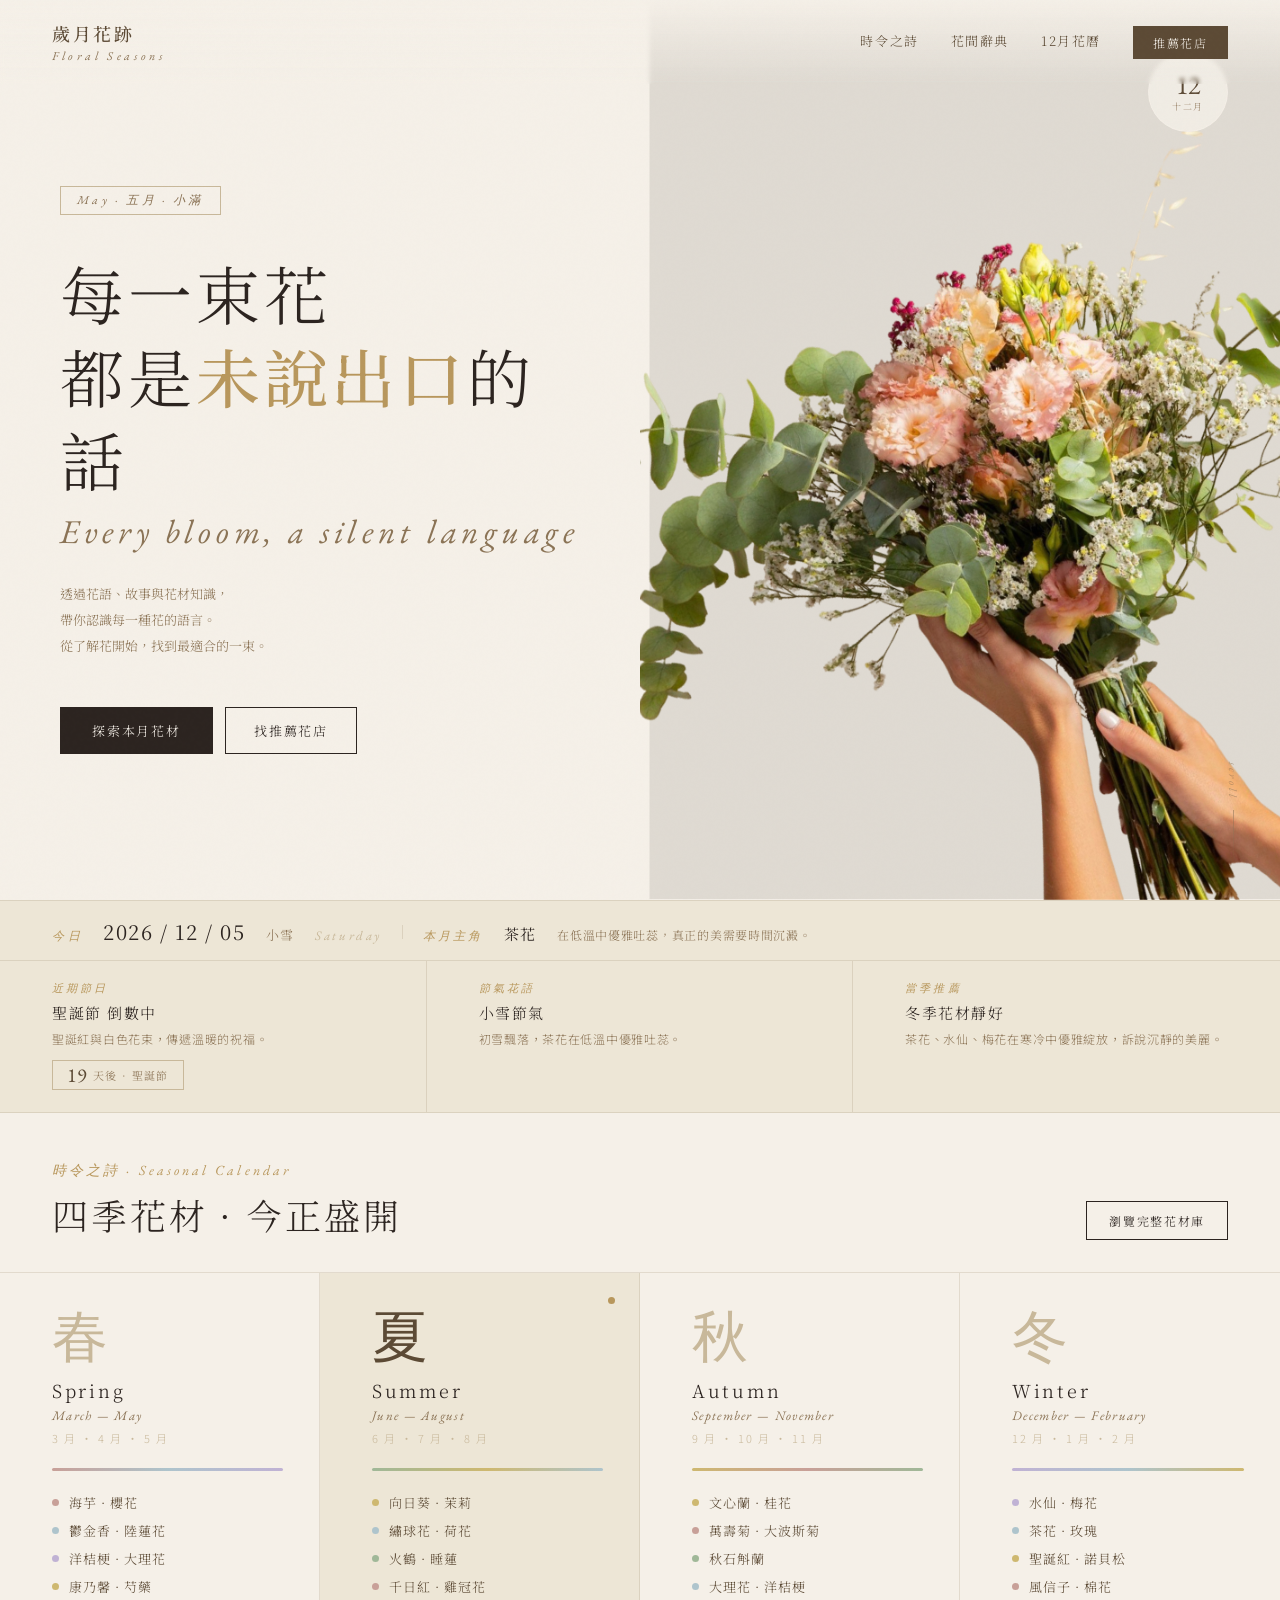
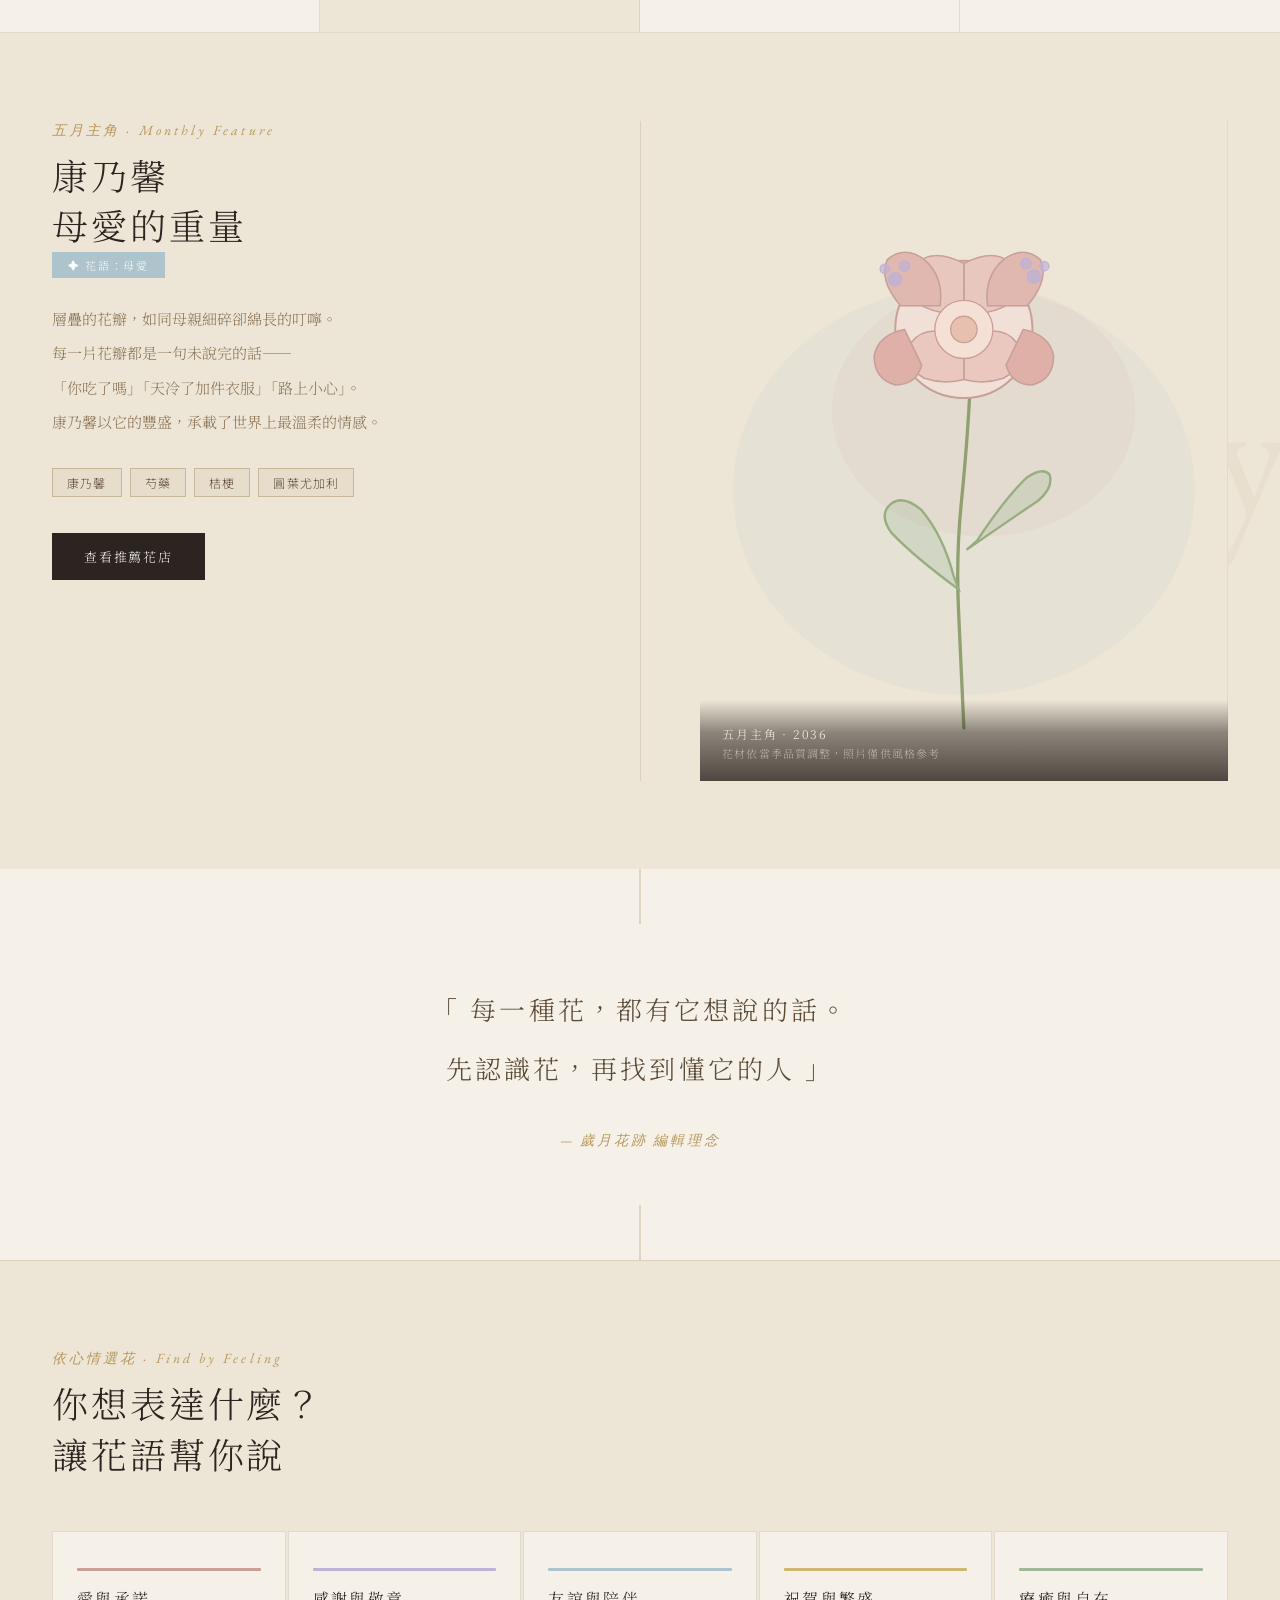
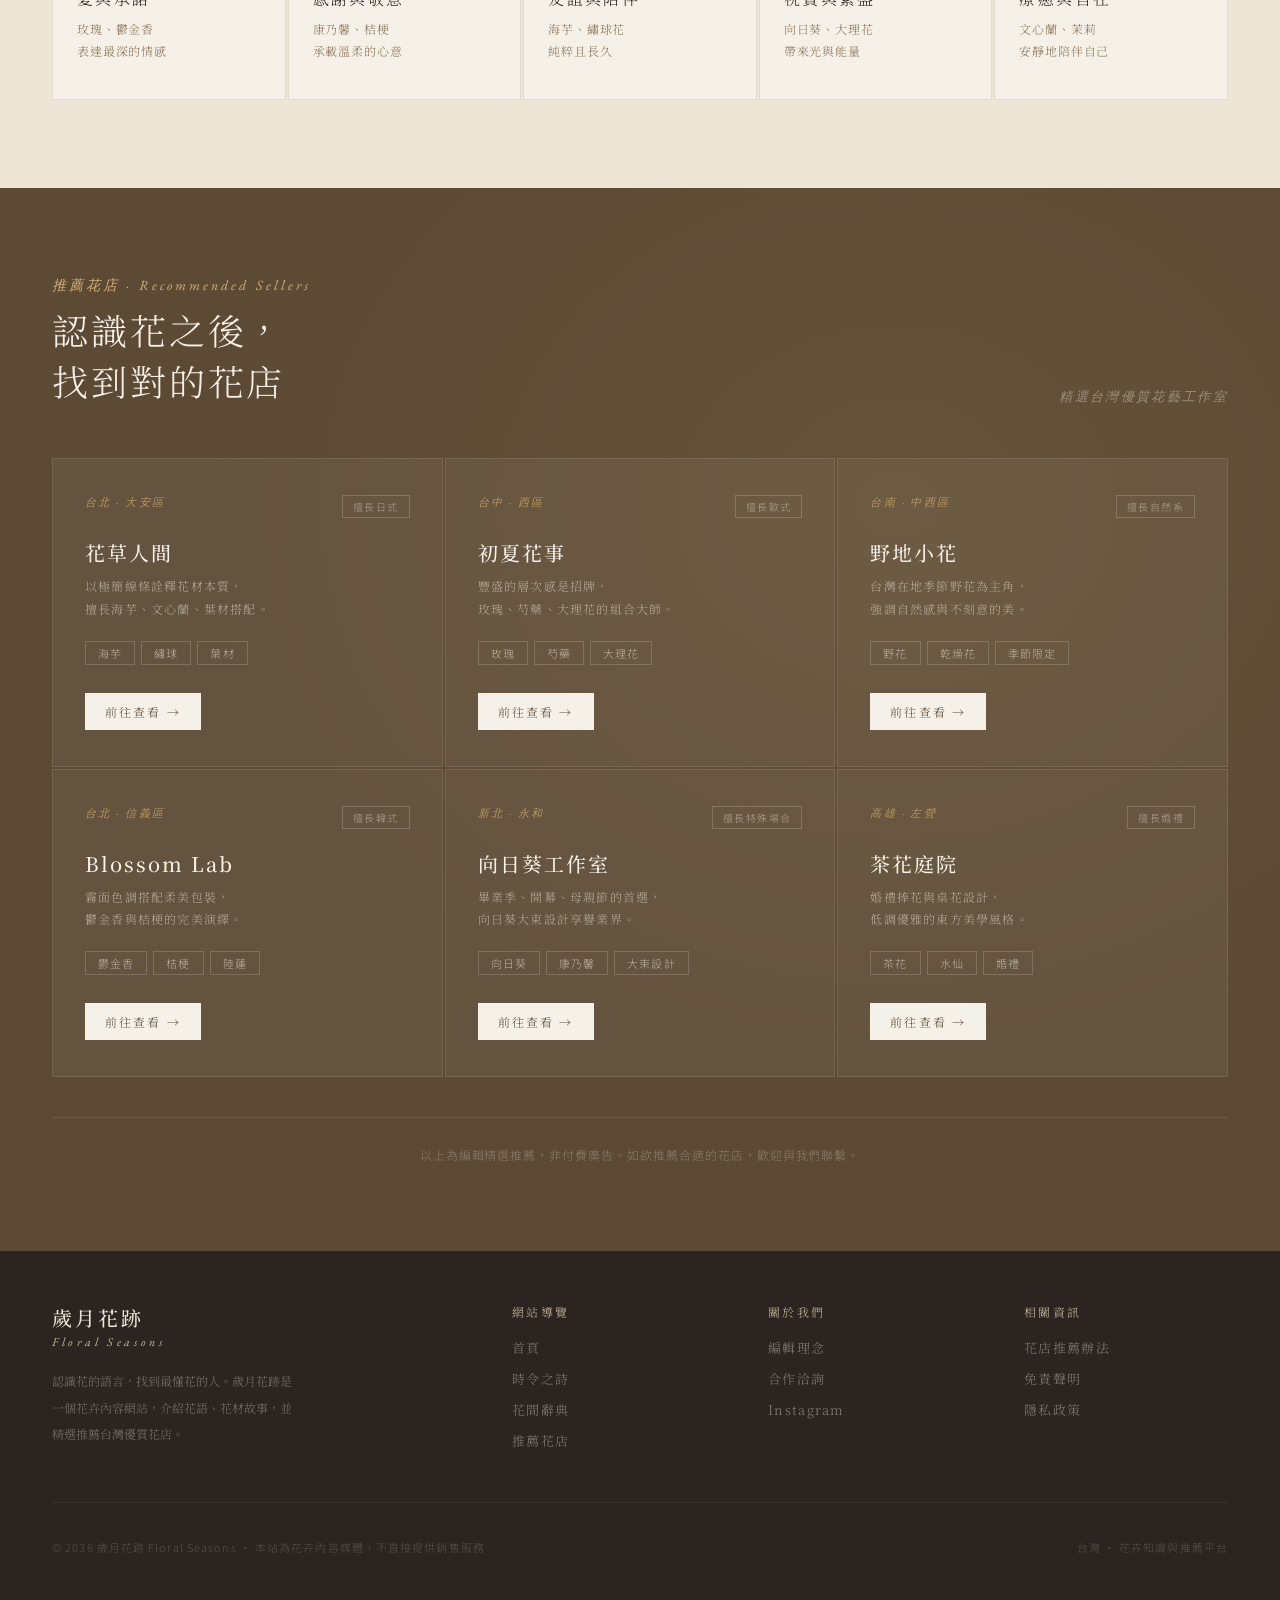
==== commit ccb9c29f: "Add files via upload" ====
--- a/index.html
+++ b/index.html
@@ -144,6 +144,9 @@
 /* right panel — fullbleed photo */
 .hero-right {
   position:relative; overflow:hidden;
+  display:flex;
+  align-items:center;
+  justify-content:center;
 }
 .hero-right img.hero-photo {
   width:100%; height:100%;
@@ -183,72 +186,86 @@
 @keyframes floatGently { 0%,100%{transform:translateY(0)} 50%{transform:translateY(-10px)} }
 
 /* ══════════════════════════════
-   SMART DATE + REMINDER STRIP
+   INFO BANNER  (合併日期 + 提醒)
 ══════════════════════════════ */
-.section-reminder {
+.info-banner {
   background:var(--parchment);
   border-top:0.5px solid var(--rule);
   border-bottom:0.5px solid var(--rule);
 }
 
-/* date row */
-.reminder-date-row {
-  display:flex; align-items:center; gap:0;
+/* 上列：日期主列 */
+.info-date-row {
+  display:flex; align-items:baseline; gap:20px;
+  padding:16px 52px 14px;
   border-bottom:0.5px solid var(--rule);
-}
-.date-block {
-  padding:20px 36px 18px 52px;
-  display:flex; align-items:baseline; gap:16px;
-  border-right:0.5px solid var(--rule);
-}
-.date-label {
+  flex-wrap:wrap;
+}
+.info-today-label {
   font-family:'EB Garamond',serif; font-style:italic;
-  font-size:12px; letter-spacing:.28em; color:var(--gold);
-}
-.date-main {
-  font-family:'Noto Serif TC',serif; font-size:22px; font-weight:400;
-  letter-spacing:.1em; color:var(--ink);
-}
-.date-jieqi {
+  font-size:12px; letter-spacing:.3em; color:var(--gold);
+}
+.info-date {
+  font-family:'Noto Serif TC',serif; font-size:20px; font-weight:400;
+  letter-spacing:.08em; color:var(--ink);
+}
+.info-jieqi {
   font-family:'Noto Serif TC',serif; font-size:13px;
-  letter-spacing:.12em; color:var(--bark); padding-left:8px;
-}
-.date-day-en {
+  letter-spacing:.14em; color:var(--bark);
+}
+.info-weekday {
   font-family:'EB Garamond',serif; font-style:italic;
   font-size:13px; letter-spacing:.2em; color:var(--warm-stone);
 }
-
-/* reminder items */
-.reminder-items {
-  display:grid; grid-template-columns:1fr 1fr;
-}
-.reminder-item {
-  padding:22px 36px 22px 52px;
+.info-separator {
+  width:1px; height:14px; background:var(--rule); align-self:center; flex-shrink:0;
+}
+/* 本月主角 inline */
+.info-monthly-label {
+  font-family:'EB Garamond',serif; font-style:italic;
+  font-size:12px; letter-spacing:.26em; color:var(--gold);
+}
+.info-monthly-name {
+  font-family:'Noto Serif TC',serif; font-size:15px;
+  letter-spacing:.12em; color:var(--ink); font-weight:400;
+}
+.info-monthly-desc {
+  font-family:'Noto Serif TC',serif; font-weight:300;
+  font-size:12px; color:var(--bark); letter-spacing:.06em;
+}
+
+/* 下列：三欄資訊 */
+.info-cols {
+  display:grid; grid-template-columns:1fr 1fr 1fr;
+}
+.info-col {
+  padding:20px 36px 22px 52px;
   border-right:0.5px solid var(--rule);
 }
-.reminder-item:last-child { border-right:none; }
-.r-eyebrow {
+.info-col:last-child { border-right:none; }
+.info-col-label {
   font-family:'EB Garamond',serif; font-style:italic;
-  font-size:12px; letter-spacing:.26em; color:var(--gold); margin-bottom:5px;
-}
-.r-main {
+  font-size:11px; letter-spacing:.28em; color:var(--gold); margin-bottom:6px;
+}
+.info-col-main {
   font-family:'Noto Serif TC',serif; font-size:15px;
-  letter-spacing:.1em; color:var(--ink); margin-bottom:4px;
-}
-.r-sub {
+  letter-spacing:.1em; color:var(--ink); margin-bottom:5px;
+}
+.info-col-sub {
   font-family:'Noto Sans TC',sans-serif; font-weight:300;
-  font-size:12px; color:var(--bark); letter-spacing:.07em;
-}
-/* countdown pill */
-.r-count {
-  display:inline-flex; align-items:center; gap:6px; margin-top:8px;
-  border:0.5px solid var(--warm-stone); padding:4px 12px;
-}
-.r-count-num {
-  font-family:'EB Garamond',serif; font-size:20px; color:var(--deep-bark); line-height:1;
-}
-.r-count-lbl {
-  font-family:'Noto Serif TC',serif; font-size:11px; letter-spacing:.12em; color:var(--bark);
+  font-size:12px; color:var(--bark); letter-spacing:.06em; line-height:1.8;
+}
+.info-count {
+  display:inline-flex; align-items:center; gap:6px; margin-top:10px;
+  border:0.5px solid var(--warm-stone); padding:4px 14px;
+}
+.info-count-num {
+  font-family:'EB Garamond',serif; font-size:20px;
+  color:var(--deep-bark); line-height:1;
+}
+.info-count-lbl {
+  font-family:'Noto Serif TC',serif; font-size:11px;
+  letter-spacing:.12em; color:var(--bark);
 }
 
 /* ══════════════════════════════
@@ -645,42 +662,44 @@
   </div>
 </section>
 
-<!-- ═══ SMART DATE + REMINDER ═══ -->
-<div class="section-reminder">
-
-  <!-- date row -->
-  <div class="reminder-date-row">
-    <div class="date-block fade-up">
-      <span class="date-label">今日</span>
-      <span class="date-main">2036 / 05 / 20</span>
-      <span class="date-jieqi">小滿</span>
-      <span class="date-day-en">Tuesday</span>
-    </div>
-    <!-- flower of the day teaser -->
-    <div style="padding:20px 36px 18px; flex:1; display:flex; align-items:baseline; gap:12px;">
-      <span style="font-family:'EB Garamond',serif;font-style:italic;font-size:12px;letter-spacing:.26em;color:var(--gold)">本月主角</span>
-      <span style="font-family:'Noto Serif TC',serif;font-size:16px;letter-spacing:.12em;color:var(--ink)">康乃馨</span>
-      <span style="font-family:'Noto Serif TC',serif;font-size:13px;color:var(--bark);letter-spacing:.08em">層疊的花瓣，如同母親細碎卻綿長的叮嚀</span>
-    </div>
-  </div>
-
-  <!-- two reminder items -->
-  <div class="reminder-items">
-    <div class="reminder-item fade-up">
-      <div class="r-eyebrow">近期節日</div>
-      <div class="r-main">母親節 · 5 月 18 日已過</div>
-      <div class="r-sub">感謝您的用心陪伴，下一個重要日子是端午節</div>
-      <div class="r-count">
-        <span class="r-count-num">20</span>
-        <span class="r-count-lbl">天後 · 端午節</span>
-      </div>
-    </div>
-    <div class="reminder-item fade-up" style="transition-delay:.1s">
-      <div class="r-eyebrow">花藝小語</div>
-      <div class="r-main">小滿節氣到了</div>
-      <div class="r-sub">萬物至此小得盈滿，康乃馨正值盛產，是送給重要之人的時節</div>
-    </div>
-  </div>
+<!-- ═══ INFO BANNER（日期 + 節氣 + 提醒，合併版）═══ -->
+<div class="info-banner">
+
+  <!-- 上列：即時日期 -->
+  <div class="info-date-row">
+    <span class="info-today-label">今日</span>
+    <span class="info-date" id="ib-date">—</span>
+    <span class="info-jieqi" id="ib-jieqi"></span>
+    <span class="info-weekday" id="ib-weekday"></span>
+    <span class="info-separator"></span>
+    <span class="info-monthly-label">本月主角</span>
+    <span class="info-monthly-name" id="ib-flower-name">康乃馨</span>
+    <span class="info-monthly-desc" id="ib-flower-desc">層疊的花瓣，如同母親細碎卻綿長的叮嚀</span>
+  </div>
+
+  <!-- 下列：三欄資訊 -->
+  <div class="info-cols">
+    <div class="info-col fade-up">
+      <div class="info-col-label">近期節日</div>
+      <div class="info-col-main" id="ib-holiday-main">—</div>
+      <div class="info-col-sub" id="ib-holiday-sub"></div>
+      <div class="info-count" id="ib-countdown">
+        <span class="info-count-num" id="ib-count-num">—</span>
+        <span class="info-count-lbl" id="ib-count-lbl"></span>
+      </div>
+    </div>
+    <div class="info-col fade-up" style="transition-delay:.08s">
+      <div class="info-col-label">節氣花語</div>
+      <div class="info-col-main" id="ib-jieqi-main">—</div>
+      <div class="info-col-sub" id="ib-jieqi-sub"></div>
+    </div>
+    <div class="info-col fade-up" style="transition-delay:.16s">
+      <div class="info-col-label">當季推薦</div>
+      <div class="info-col-main" id="ib-season-main">—</div>
+      <div class="info-col-sub" id="ib-season-sub"></div>
+    </div>
+  </div>
+
 </div>
 
 <!-- ═══ FOUR SEASONS CALENDAR（緊接 reminder 下方）═══ -->
@@ -1036,27 +1055,209 @@
 <div class="scroll-hint" id="scrollHint">scroll</div>
 
 <script>
-  const fadeEls = document.querySelectorAll('.fade-up');
-  const observer = new IntersectionObserver(entries => {
-    entries.forEach(e => { if(e.isIntersecting) e.target.classList.add('visible'); });
-  }, { threshold: 0.1 });
-  fadeEls.forEach(el => observer.observe(el));
-
-  window.addEventListener('scroll', () => {
-    const hint = document.getElementById('scrollHint');
-    if(hint) hint.style.opacity = window.scrollY > 180 ? '0' : '.55';
+// ══════════════════════════════════════════════════════
+//  歲月花跡 · 即時日期 / 節氣 / 台灣節日引擎
+// ══════════════════════════════════════════════════════
+
+// ── 1. Scroll reveal ──
+const fadeEls = document.querySelectorAll('.fade-up');
+const observer = new IntersectionObserver(entries => {
+  entries.forEach(e => { if(e.isIntersecting) e.target.classList.add('visible'); });
+}, { threshold: 0.1 });
+fadeEls.forEach(el => observer.observe(el));
+
+window.addEventListener('scroll', () => {
+  const hint = document.getElementById('scrollHint');
+  if(hint) hint.style.opacity = window.scrollY > 180 ? '0' : '.55';
+}, { passive: true });
+
+// ── 2. Season calendar hover ──
+document.querySelectorAll('.cal-col').forEach(col => {
+  col.addEventListener('mouseenter', () => {
+    document.querySelectorAll('.cal-col').forEach(c => c.style.opacity = '0.55');
+    col.style.opacity = '1';
   });
-
-  // season hover: show/hide glow
-  document.querySelectorAll('.cal-col').forEach(col => {
-    col.addEventListener('mouseenter', () => {
-      document.querySelectorAll('.cal-col').forEach(c => c.style.opacity = '0.6');
-      col.style.opacity = '1';
+  col.addEventListener('mouseleave', () => {
+    document.querySelectorAll('.cal-col').forEach(c => c.style.opacity = '1');
+  });
+});
+
+// ── 3. 即時日期 / 節氣 / 節日引擎 ──
+(function() {
+
+  const WEEKDAYS = ['Sunday','Monday','Tuesday','Wednesday','Thursday','Friday','Saturday'];
+
+  // 二十四節氣（公曆近似日期）
+  const JIEQI = [
+    { m:1,  d:6,  name:'小寒', flower:'水仙',   tip:'寒意漸濃，水仙凌波而開，象徵清新的開始。' },
+    { m:1,  d:20, name:'大寒', flower:'梅花',   tip:'一年中最冷的時節，梅花傲雪而開，展現堅韌之美。' },
+    { m:2,  d:4,  name:'立春', flower:'風信子', tip:'春天的腳步近了，風信子帶來希望與重生。' },
+    { m:2,  d:19, name:'雨水', flower:'鬱金香', tip:'春雨滋潤大地，鬱金香宣告春天到來。' },
+    { m:3,  d:6,  name:'驚蟄', flower:'陸蓮花', tip:'大地回春，陸蓮花層疊的花瓣如春天的記憶。' },
+    { m:3,  d:21, name:'春分', flower:'海芋',   tip:'晝夜等長，海芋以純白訴說不染纖塵的情誼。' },
+    { m:4,  d:5,  name:'清明', flower:'櫻花',   tip:'花期短暫如生命，提醒我們定格最美的瞬間。' },
+    { m:4,  d:20, name:'穀雨', flower:'牡丹',   tip:'春雨滋潤，牡丹盛放，象徵圓滿與富貴。' },
+    { m:5,  d:6,  name:'立夏', flower:'芍藥',   tip:'夏天悄悄來臨，芍藥以豐盛姿態迎接新季節。' },
+    { m:5,  d:21, name:'小滿', flower:'康乃馨', tip:'萬物至此小得盈滿，康乃馨正值盛產旺季。' },
+    { m:6,  d:6,  name:'芒種', flower:'向日葵', tip:'麥穗金黃，向日葵追光而立，充滿夏日能量。' },
+    { m:6,  d:21, name:'夏至', flower:'繡球花', tip:'最長的一天，繡球花以豐盛花球迎接盛夏。' },
+    { m:7,  d:7,  name:'小暑', flower:'茉莉',   tip:'暑氣漸濃，茉莉清香是空氣中最久的情感餘韻。' },
+    { m:7,  d:23, name:'大暑', flower:'荷花',   tip:'酷暑之中，荷花出淤泥而不染，清涼人心。' },
+    { m:8,  d:7,  name:'立秋', flower:'文心蘭', tip:'秋天的序曲，文心蘭跳舞的姿態充滿樂觀。' },
+    { m:8,  d:23, name:'處暑', flower:'千日紅', tip:'暑氣消退，千日紅的永恆之美象徵不變的記憶。' },
+    { m:9,  d:8,  name:'白露', flower:'桂花',   tip:'露水凝白，桂花清香飄遠，是秋天最溫柔的告白。' },
+    { m:9,  d:23, name:'秋分', flower:'大理花', tip:'豐收季節，大理花慶祝成功與自我實現。' },
+    { m:10, d:8,  name:'寒露', flower:'萬壽菊', tip:'涼意漸濃，萬壽菊金黃燦爛，獻給敬愛的長輩。' },
+    { m:10, d:23, name:'霜降', flower:'洋桔梗', tip:'看似嬌弱卻堅韌長壽，如深秋中長久的陪伴。' },
+    { m:11, d:7,  name:'立冬', flower:'菊花',   tip:'冬天的開始，菊花傲霜而開，展現高潔風骨。' },
+    { m:11, d:22, name:'小雪', flower:'茶花',   tip:'初雪飄落，茶花在低溫中優雅吐蕊。' },
+    { m:12, d:7,  name:'大雪', flower:'梅花',   tip:'大雪封山，梅花傲然怒放，真正的美需要沉澱。' },
+    { m:12, d:22, name:'冬至', flower:'水仙',   tip:'一年中最短的一天，水仙象徵冬日的希望與溫暖。' },
+  ];
+
+  function getCurrentJieqi(now) {
+    const m = now.getMonth() + 1, d = now.getDate();
+    let current = null, next = null;
+    for (let i = 0; i < JIEQI.length; i++) {
+      const jq = JIEQI[i];
+      const diff = (m - jq.m) * 30 + (d - jq.d);
+      if (diff >= 0 && diff < 16) current = jq;
+      if (!next && (m < jq.m || (m === jq.m && d < jq.d))) next = jq;
+    }
+    return { current: current || JIEQI[JIEQI.length-1], next: next || JIEQI[0] };
+  }
+
+  // 台灣固定節日
+  function getFixedHolidays(year) {
+    return [
+      { m:1,  d:1,  name:'元旦',       tip:'新的一年，送一束水仙象徵清新的開始。' },
+      { m:2,  d:14, name:'情人節',     tip:'玫瑰是愛情的語言，今日最適合表達心意。' },
+      { m:3,  d:8,  name:'婦女節',     tip:'向重要的女性表達感謝，鬱金香傳遞尊重與欣賞。' },
+      { m:4,  d:4,  name:'兒童節',     tip:'繽紛的花束為孩子帶來歡樂與驚喜。' },
+      { m:5,  d:1,  name:'勞動節',     tip:'向辛勤工作的人致敬，一束花是最好的感謝。' },
+      { m:6,  d:10, name:'端午節',     tip:'傳統佳節，艾草與菖蒲辟邪保平安。' },
+      { m:7,  d:7,  name:'七夕情人節', tip:'東方的浪漫節日，以花訴說最深的愛戀。' },
+      { m:9,  d:28, name:'教師節',     tip:'向老師表達感謝，菊花象徵高潔與敬意。' },
+      { m:10, d:10, name:'國慶日',     tip:'國家的生日，以燦爛的花束共慶繁榮。' },
+      { m:12, d:25, name:'聖誕節',     tip:'聖誕紅與白色花束，傳遞溫暖的祝福。' },
+      { m:12, d:31, name:'跨年夜',     tip:'歲末之際，以花感謝這一年的美好。' },
+    ];
+  }
+
+  // 浮動節日：母親節（5月第二個週日）、父親節（8/8）
+  function getVariableHolidays(year) {
+    const may1 = new Date(year, 4, 1);
+    const firstSunMay = (7 - may1.getDay()) % 7;
+    const mothersDay = new Date(year, 4, firstSunMay + 8);
+    return [
+      { date: mothersDay,             name:'母親節', tip:'康乃馨是母愛的花語，今日最適合表達感謝。' },
+      { date: new Date(year, 7, 8),   name:'父親節', tip:'送父親一束穩重大器的花束，表達最深的感謝。' },
+      { date: new Date(year, 8, 17),  name:'中秋節', tip:'月圓人團圓，桂花香飄萬里象徵思念。' },
+    ];
+  }
+
+  function getUpcomingHoliday(now) {
+    const year = now.getFullYear();
+    const candidates = [];
+    [year, year+1].forEach(y => {
+      getFixedHolidays(y).forEach(h => {
+        const date = new Date(y, h.m-1, h.d);
+        const diff = Math.round((date - now) / 86400000);
+        if (diff >= 0 && diff <= 90) candidates.push({ name: h.name, tip: h.tip, diff });
+      });
+      getVariableHolidays(y).forEach(h => {
+        const diff = Math.round((h.date - now) / 86400000);
+        if (diff >= 0 && diff <= 90) candidates.push({ name: h.name, tip: h.tip, diff });
+      });
     });
-    col.addEventListener('mouseleave', () => {
-      document.querySelectorAll('.cal-col').forEach(c => c.style.opacity = '1');
-    });
-  });
+    candidates.sort((a,b) => a.diff - b.diff);
+    return candidates[0] || null;
+  }
+
+  const MONTHLY_FLOWERS = {
+    1: { name:'水仙',   desc:'凌波仙子在寒冬綻放，象徵清新的開始。' },
+    2: { name:'玫瑰',   desc:'玫瑰的刺是為了保護柔軟的心，讓愛更堅韌。' },
+    3: { name:'櫻花',   desc:'花期短暫，提醒我們定格最美的瞬間。' },
+    4: { name:'海芋',   desc:'竹子湖的白裙擺，象徵不染纖塵的真摯情誼。' },
+    5: { name:'康乃馨', desc:'層疊的花瓣，如同母親細碎卻綿長的叮嚀。' },
+    6: { name:'向日葵', desc:'畢業季的追光者，始終繞著目標堅定轉動。' },
+    7: { name:'繡球花', desc:'隨環境變色，象徵在變幻中守住初心。' },
+    8: { name:'茉莉',   desc:'盛夏午後的清香，是空氣中最久的情感餘韻。' },
+    9: { name:'文心蘭', desc:'跳舞的女孩，在秋意中展現樂觀向上的態度。' },
+    10:{ name:'大理花', desc:'豐收季節的盛宴，慶祝成功與自我實現。' },
+    11:{ name:'洋桔梗', desc:'看似嬌弱卻堅韌長壽，代表長久的陪伴。' },
+    12:{ name:'茶花',   desc:'在低溫中優雅吐蕊，真正的美需要時間沉澱。' },
+  };
+
+  function getSeasonRec(m) {
+    if (m>=3&&m<=5) return { main:'春季花材當道', sub:'海芋、鬱金香、陸蓮花正值盛產，是春日送禮的絕佳選擇。' };
+    if (m>=6&&m<=8) return { main:'夏季花材盛開', sub:'向日葵、繡球、茉莉充滿活力，帶來整個夏天的陽光能量。' };
+    if (m>=9&&m<=11) return { main:'秋季花材登場', sub:'文心蘭、大理花、洋桔梗豐盛如秋天的收穫，令人沉醉。' };
+    return { main:'冬季花材靜好', sub:'茶花、水仙、梅花在寒冷中優雅綻放，訴說沉靜的美麗。' };
+  }
+
+  function setText(id, val) {
+    const el = document.getElementById(id);
+    if (el) el.textContent = val;
+  }
+
+  function renderBanner() {
+    // 使用者本機時區
+    const now = new Date();
+    const y = now.getFullYear();
+    const mo = now.getMonth() + 1;
+    const d = now.getDate();
+    const wd = now.getDay();
+
+    // 日期列
+    setText('ib-date', `${y} / ${String(mo).padStart(2,'0')} / ${String(d).padStart(2,'0')}`);
+    setText('ib-weekday', WEEKDAYS[wd]);
+
+    // 月份徽章
+    const MONTHS_ZH = ['一月','二月','三月','四月','五月','六月','七月','八月','九月','十月','十一月','十二月'];
+    const mNum = document.querySelector('.month-num');
+    const mLbl = document.querySelector('.month-lbl');
+    if (mNum) mNum.textContent = String(mo).padStart(2,'0');
+    if (mLbl) mLbl.textContent = MONTHS_ZH[mo-1];
+
+    // 節氣
+    const { current: jq, next: nextJq } = getCurrentJieqi(now);
+    setText('ib-jieqi', jq ? jq.name : (nextJq ? nextJq.name : ''));
+    const activeJq = jq || nextJq;
+    if (activeJq) {
+      setText('ib-jieqi-main', jq ? activeJq.name + '節氣' : activeJq.name + ' 即將到來');
+      setText('ib-jieqi-sub', activeJq.tip);
+    }
+
+    // 本月花
+    const mf = MONTHLY_FLOWERS[mo];
+    if (mf) {
+      setText('ib-flower-name', mf.name);
+      setText('ib-flower-desc', mf.desc);
+    }
+
+    // 近期節日
+    const upcoming = getUpcomingHoliday(now);
+    if (upcoming) {
+      setText('ib-holiday-main', upcoming.diff === 0 ? `今天是 ${upcoming.name}` : `${upcoming.name} 倒數中`);
+      setText('ib-holiday-sub', upcoming.tip);
+      setText('ib-count-num', upcoming.diff === 0 ? '今' : String(upcoming.diff));
+      setText('ib-count-lbl', upcoming.diff === 0 ? '天 · ' + upcoming.name : `天後 · ${upcoming.name}`);
+    } else {
+      const cd = document.getElementById('ib-countdown');
+      if (cd) cd.style.display = 'none';
+    }
+
+    // 當季推薦
+    const sr = getSeasonRec(mo);
+    setText('ib-season-main', sr.main);
+    setText('ib-season-sub', sr.sub);
+  }
+
+  renderBanner();
+  setInterval(renderBanner, 60000);
+
+})();
 </script>
 </body>
 </html>
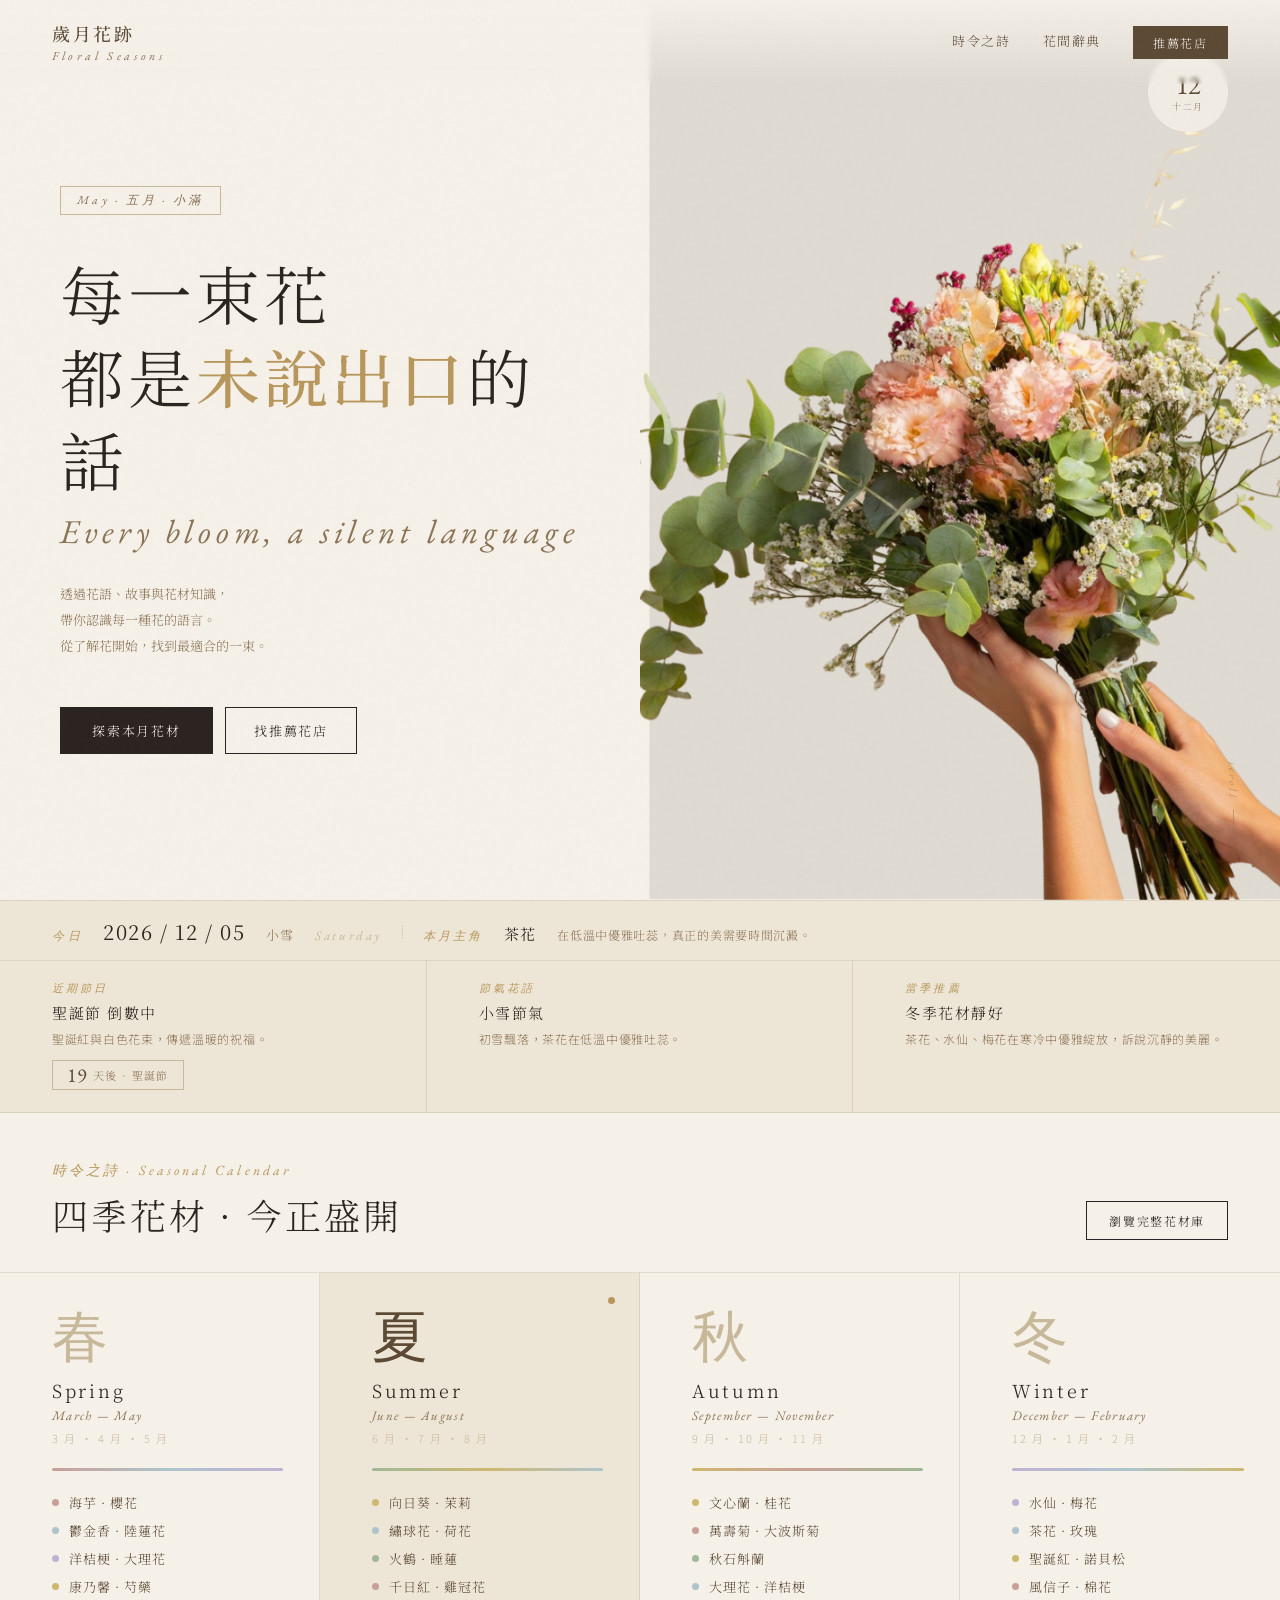
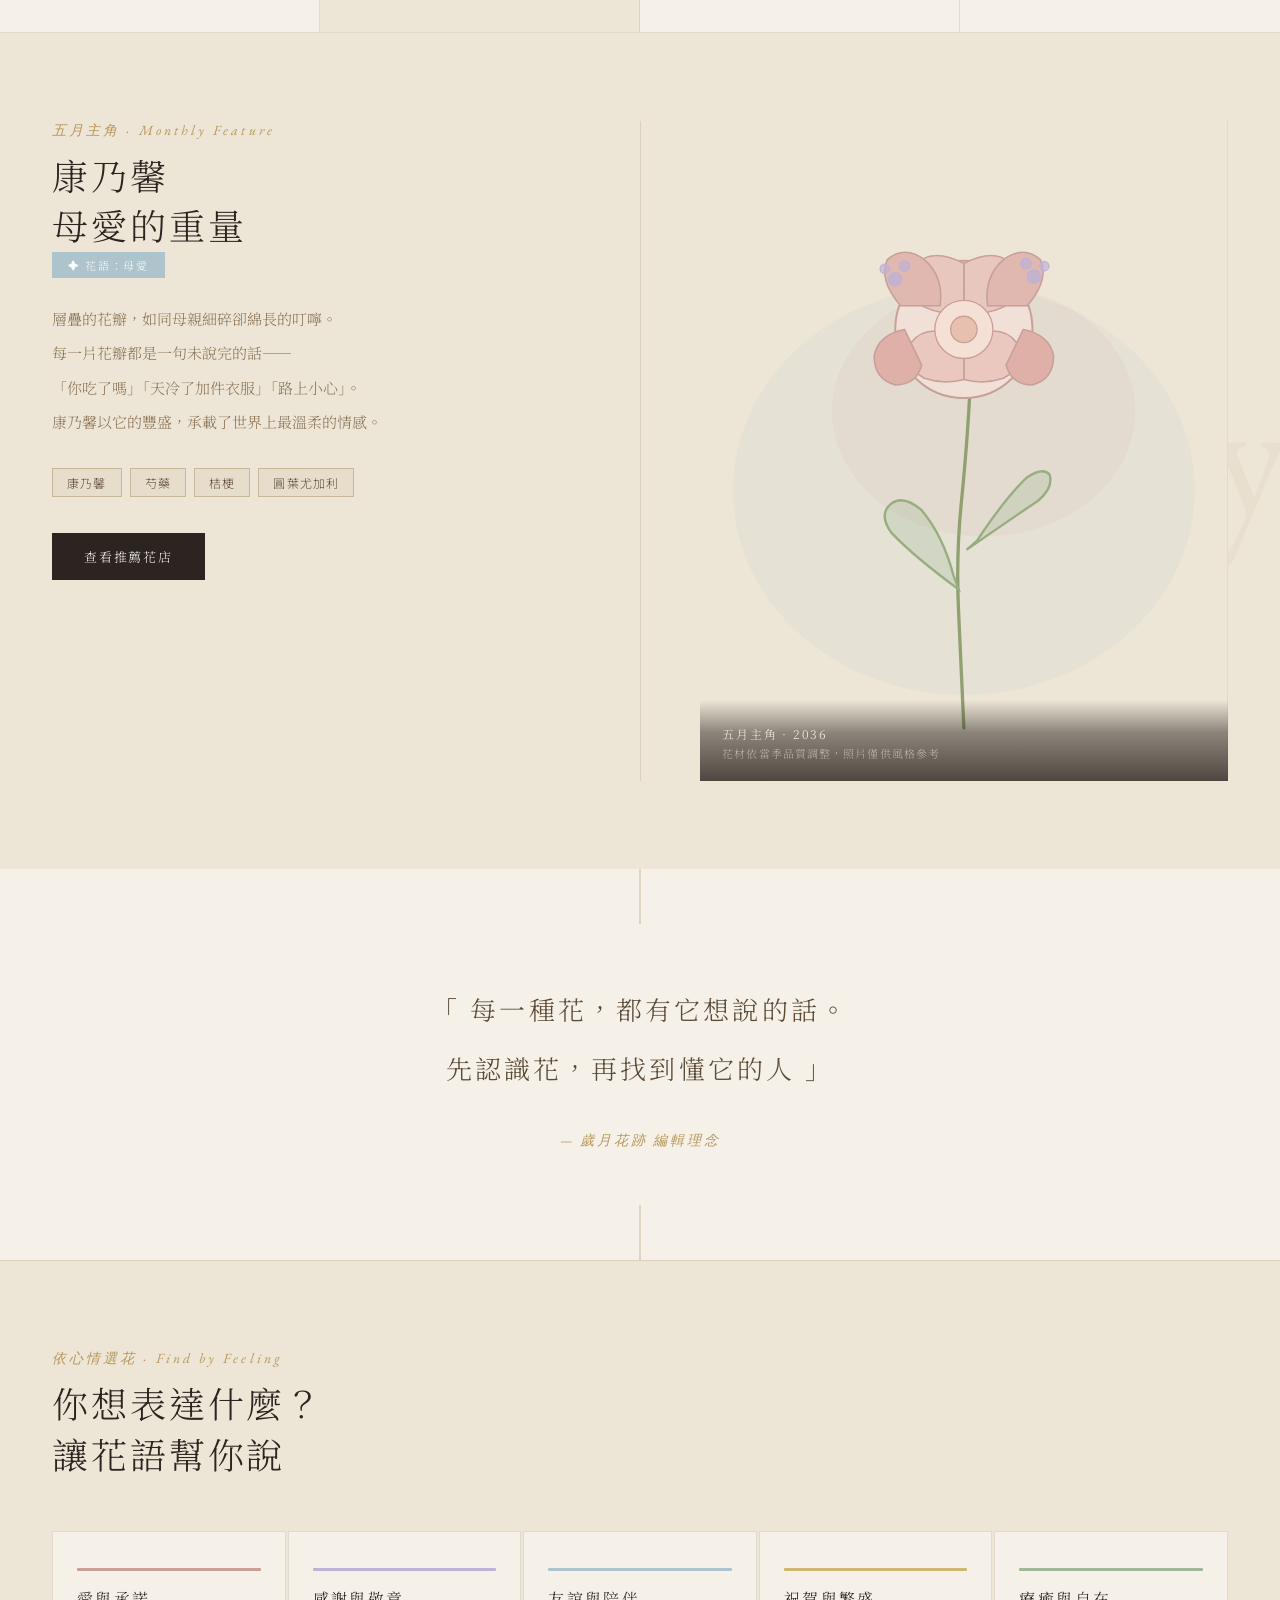
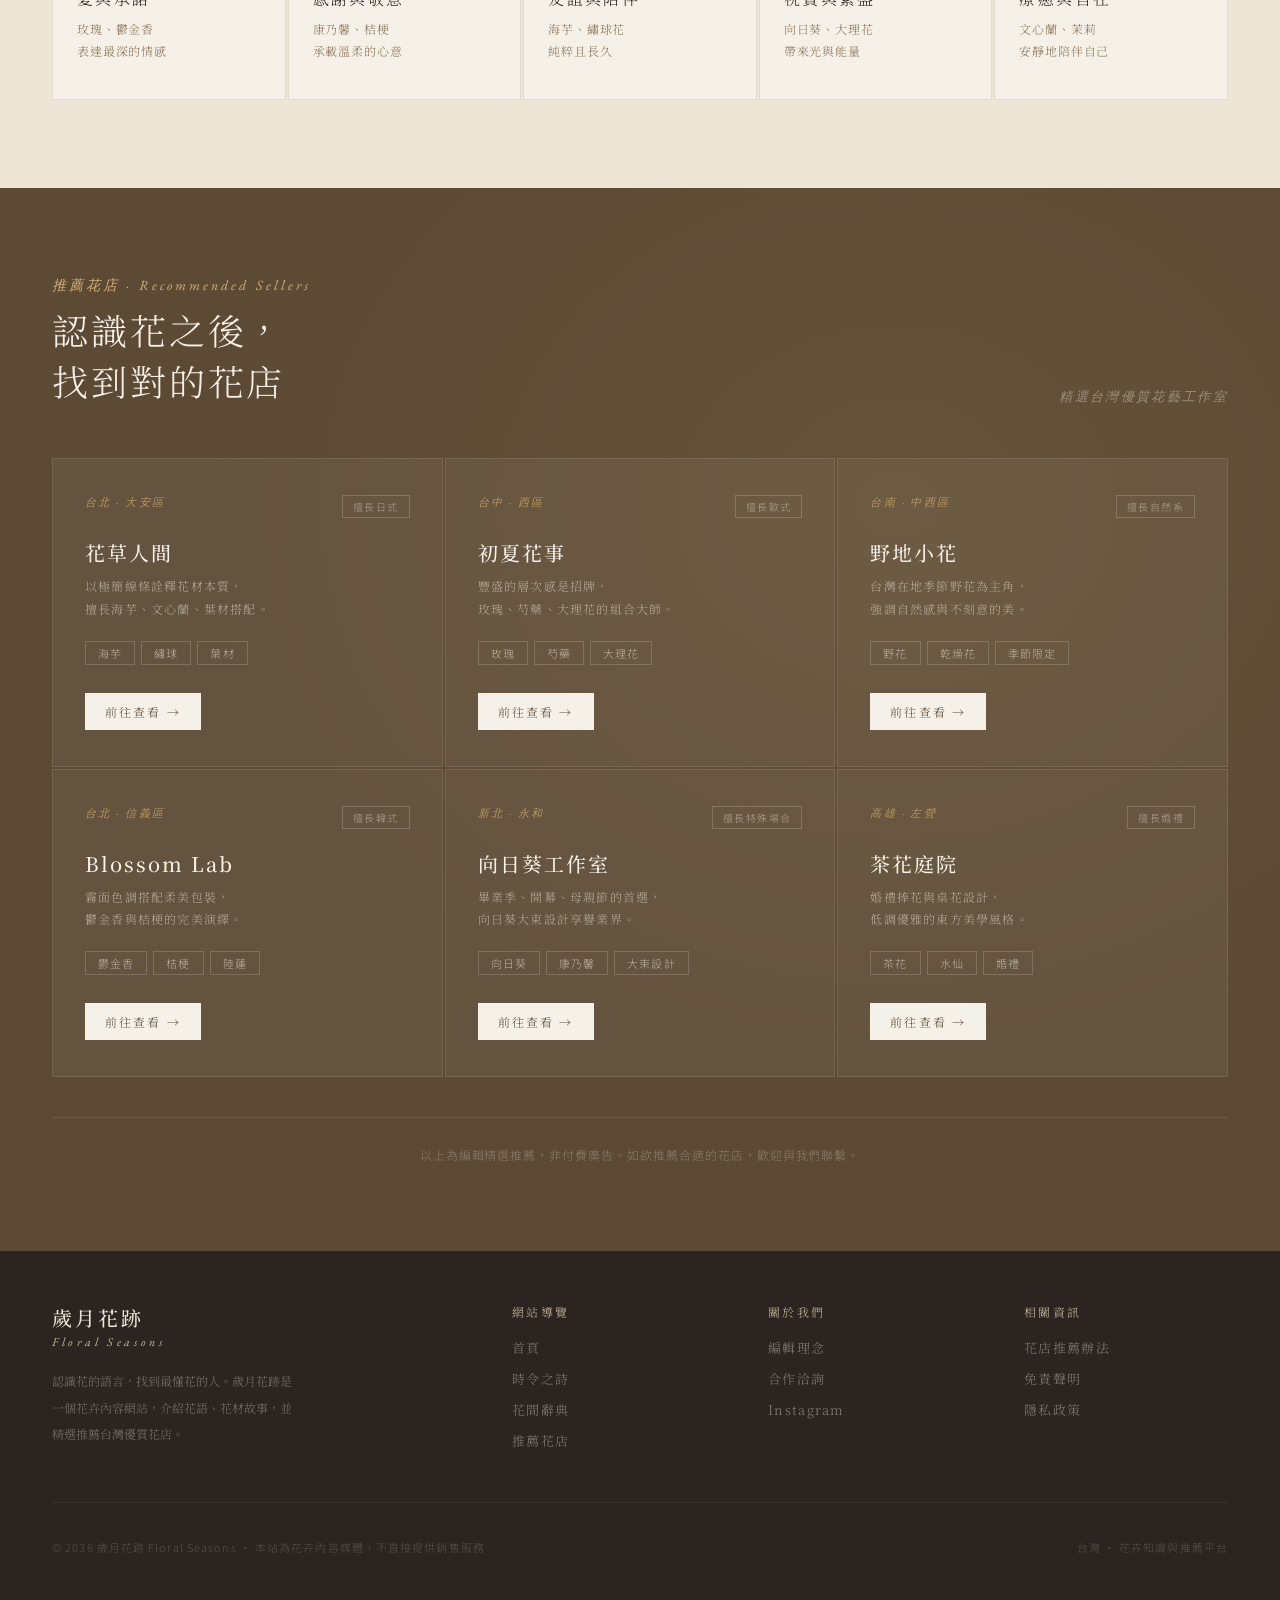
==== commit e1fdafd3: "Add files via upload" ====
--- a/index.html
+++ b/index.html
@@ -615,8 +615,7 @@
   </div>
   <nav>
     <a href="#">時令之詩</a>
-    <a href="#">花間辭典</a>
-    <a href="#">12月花曆</a>
+    <a href="pages/encyclopedia.html">花間辭典</a>
     <a href="#sellers" class="nav-cta">推薦花店</a>
   </nav>
 </header>
@@ -1030,7 +1029,7 @@
     <div class="footer-col-title">網站導覽</div>
     <div class="footer-links">
       <a href="#">首頁</a><a href="#">時令之詩</a>
-      <a href="#">花間辭典</a><a href="#">推薦花店</a>
+      <a href="pages/encyclopedia.html">花間辭典</a><a href="#">推薦花店</a>
     </div>
   </div>
   <div>
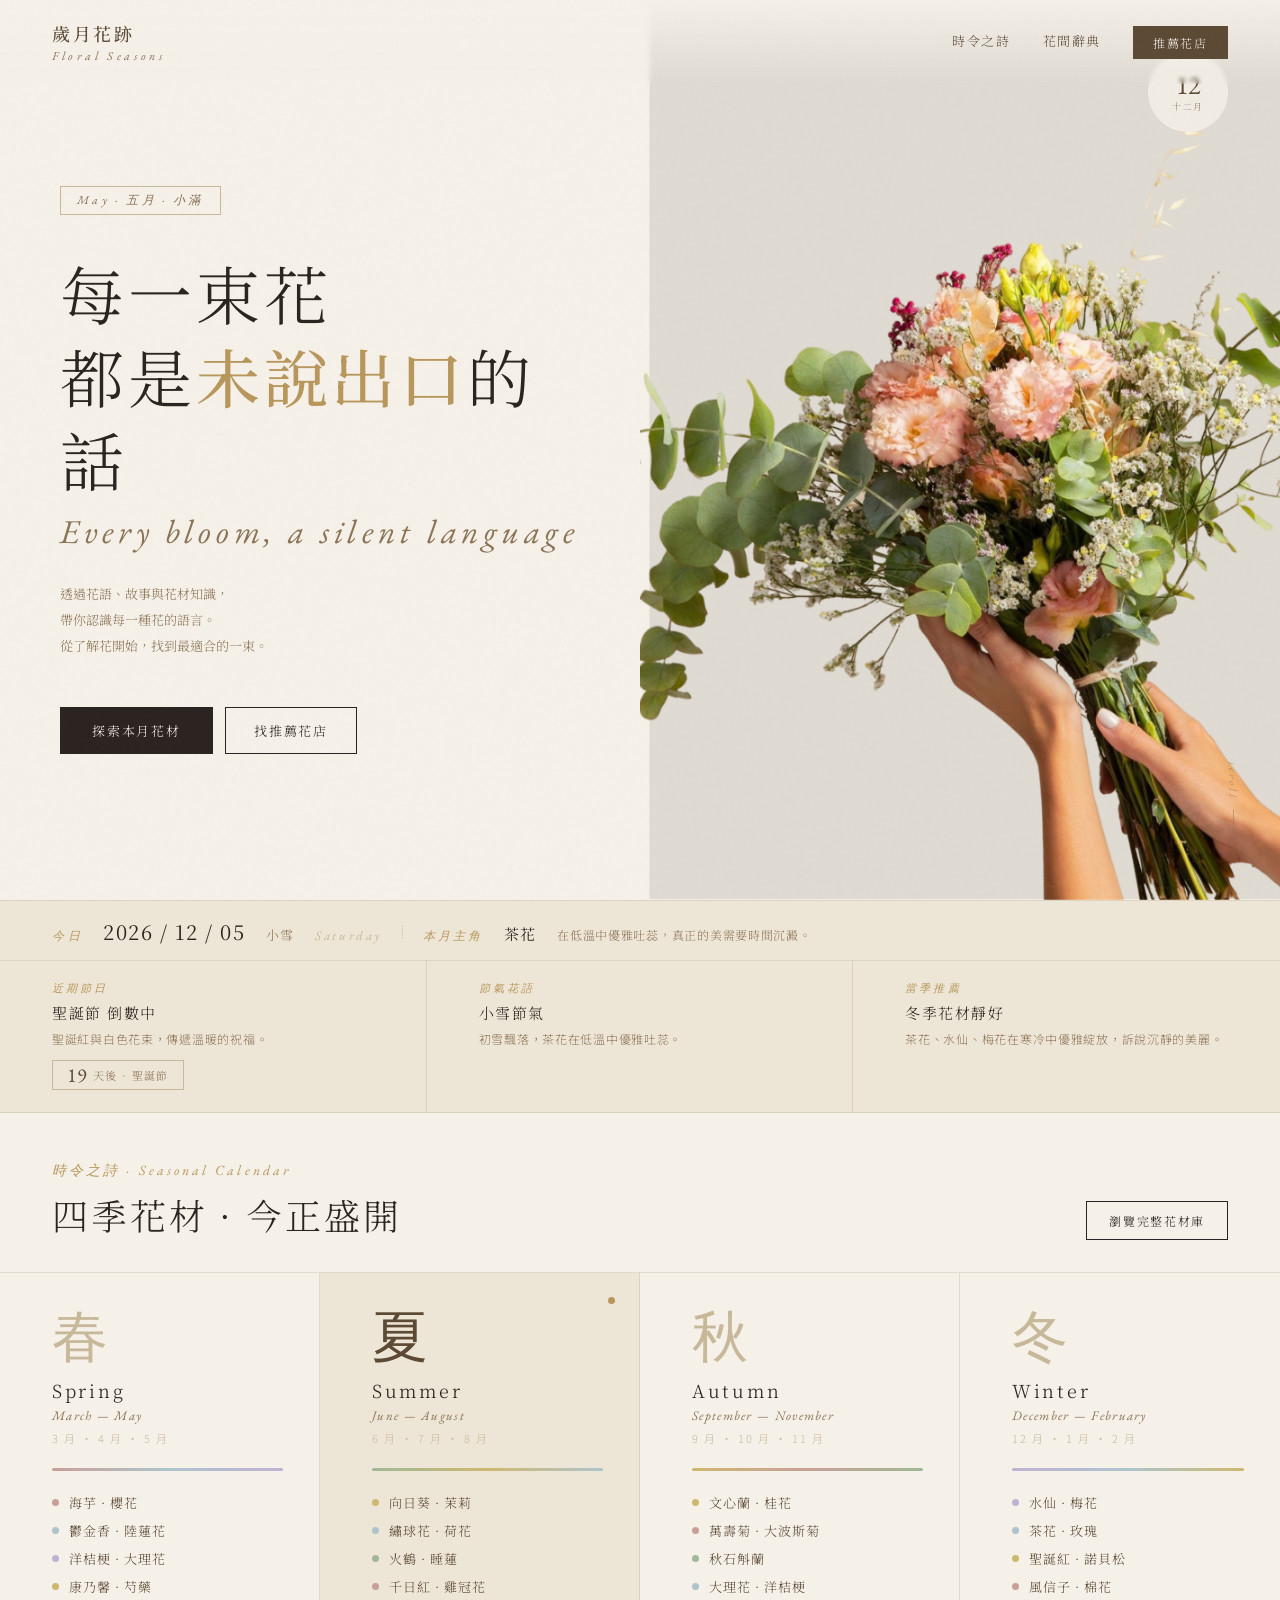
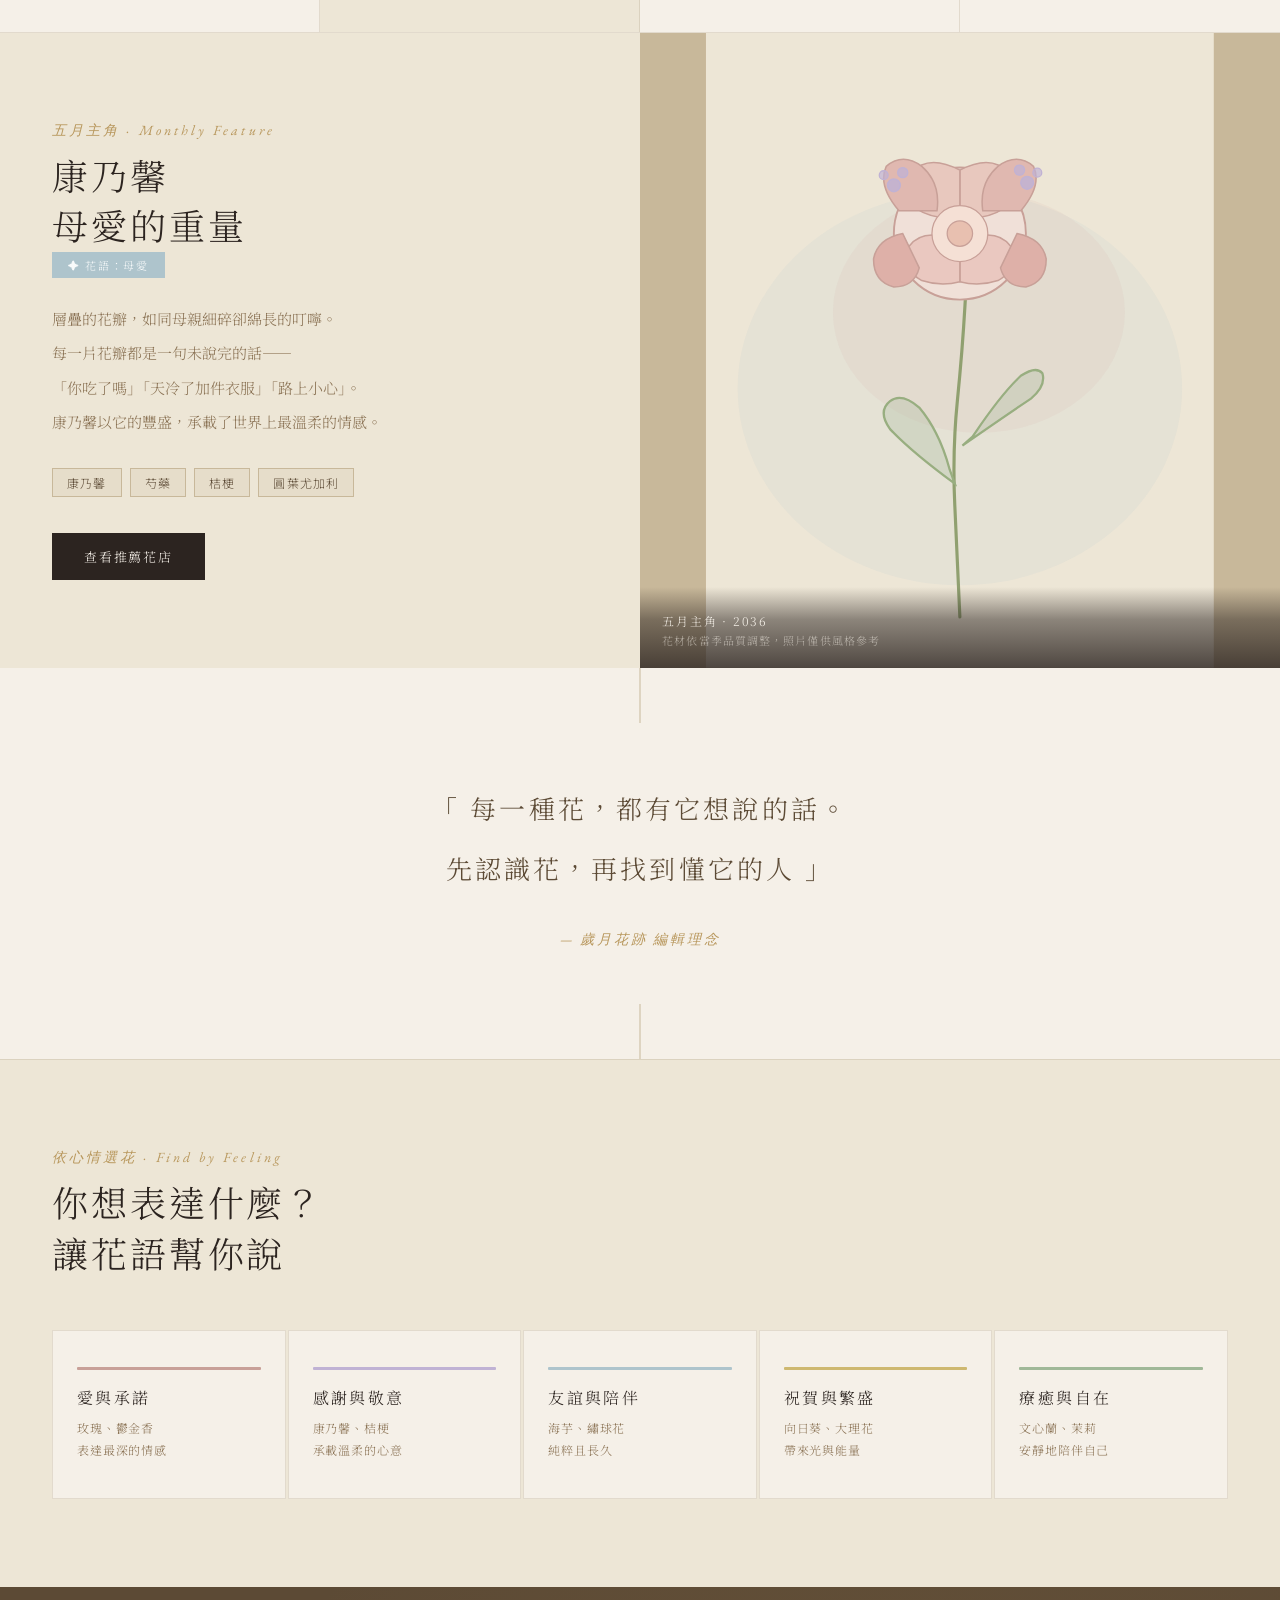
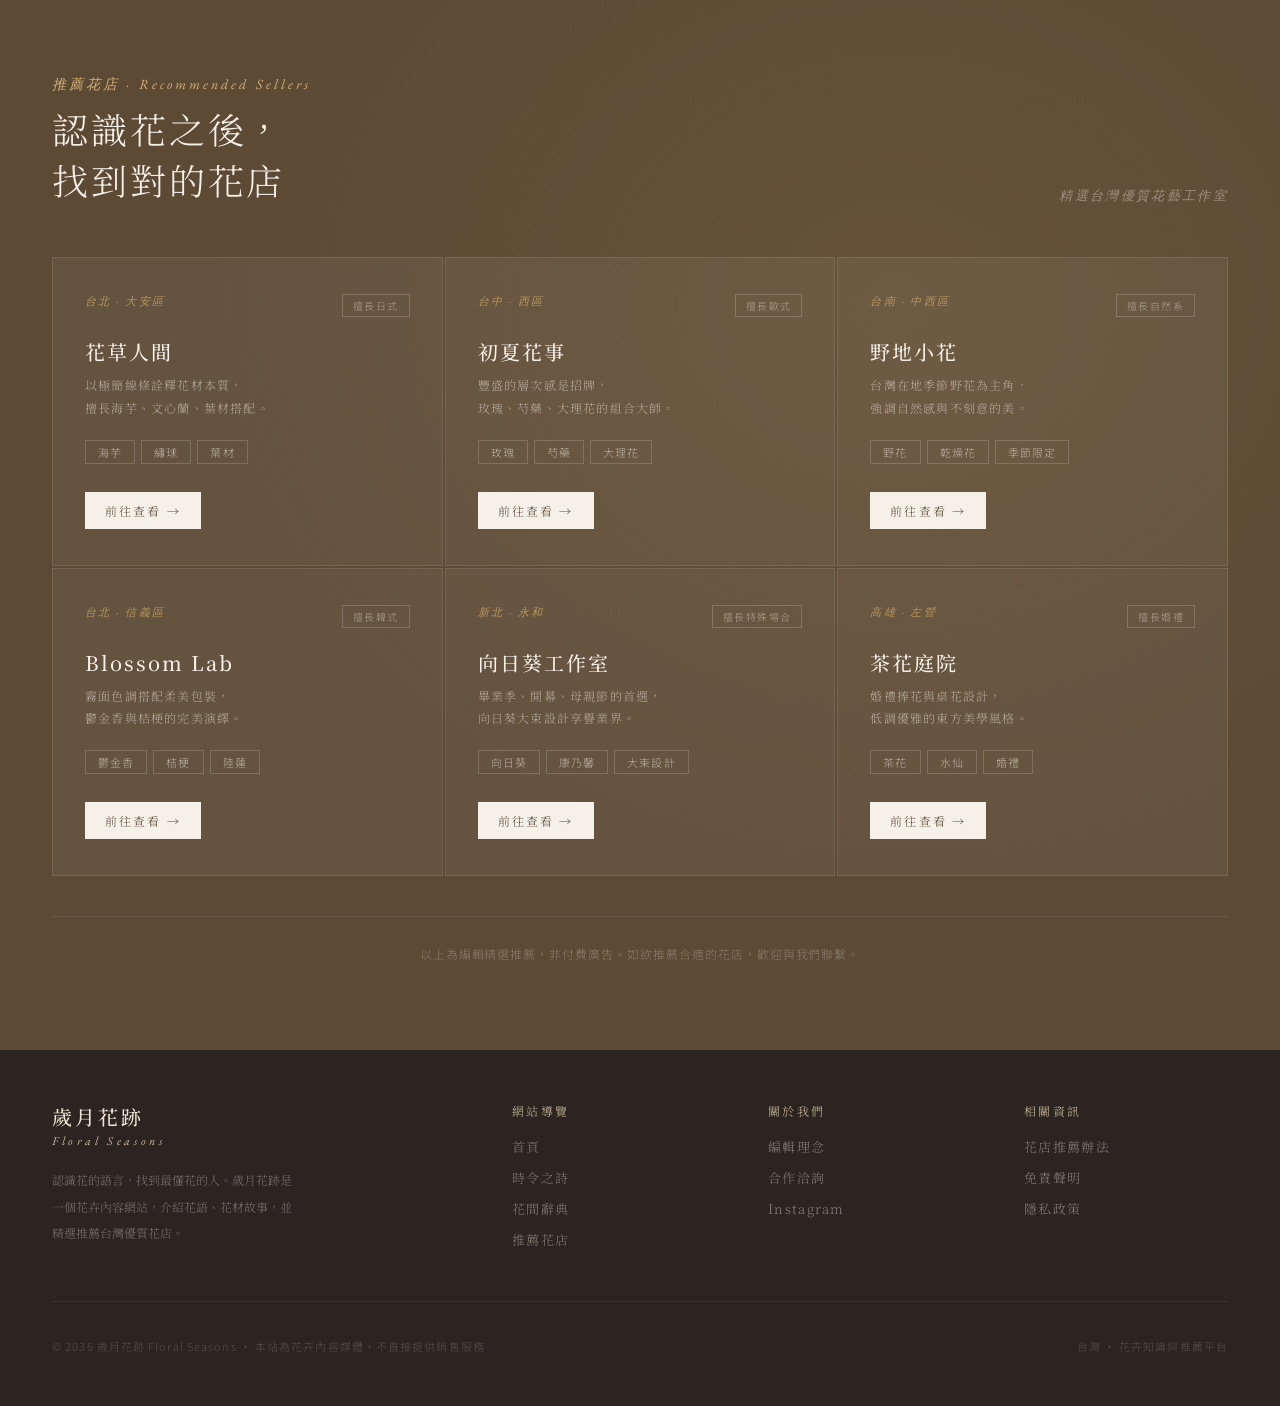
==== commit a2365a4e: "Add files via upload git add index.html git commit -m "fix: monthly feature 右側圖片填滿欄位高度" git push" ====
--- a/index.html
+++ b/index.html
@@ -361,7 +361,6 @@
    MONTHLY FEATURE
 ══════════════════════════════ */
 .section-monthly {
-  padding:88px 52px;
   display:grid; grid-template-columns:1fr 0.5px 1fr;
   gap:0; background:var(--parchment);
   position:relative; overflow:hidden;
@@ -373,8 +372,8 @@
   pointer-events:none; white-space:nowrap;
 }
 .monthly-divider { background:var(--rule); }
-.monthly-text { padding-right:60px; }
-.monthly-visual { padding-left:60px; }
+.monthly-text { padding:88px 60px 88px 52px; }
+.monthly-visual { position:relative; min-height:520px; }
 
 .flower-tag {
   display:inline-flex; align-items:center; gap:8px;
@@ -393,12 +392,14 @@
   background:rgba(200,184,154,.2); border:1px solid var(--warm-stone);
   padding:5px 14px;
 }
-/* monthly image frame */
+/* monthly image frame — 填滿右欄，不用固定比例 */
 .monthly-img-frame {
-  width:100%; aspect-ratio:4/5; background:var(--warm-stone);
-  position:relative; overflow:hidden;
-}
-.monthly-img-frame svg { width:100%; height:100%; }
+  position:absolute; inset:0;
+  background:var(--warm-stone);
+  overflow:hidden;
+}
+.monthly-img-frame svg { width:100%; height:100%; display:block; }
+.monthly-img-frame img { width:100%; height:100%; object-fit:cover; display:block; }
 .monthly-caption {
   position:absolute; bottom:0; left:0; right:0;
   padding:28px 22px 22px;
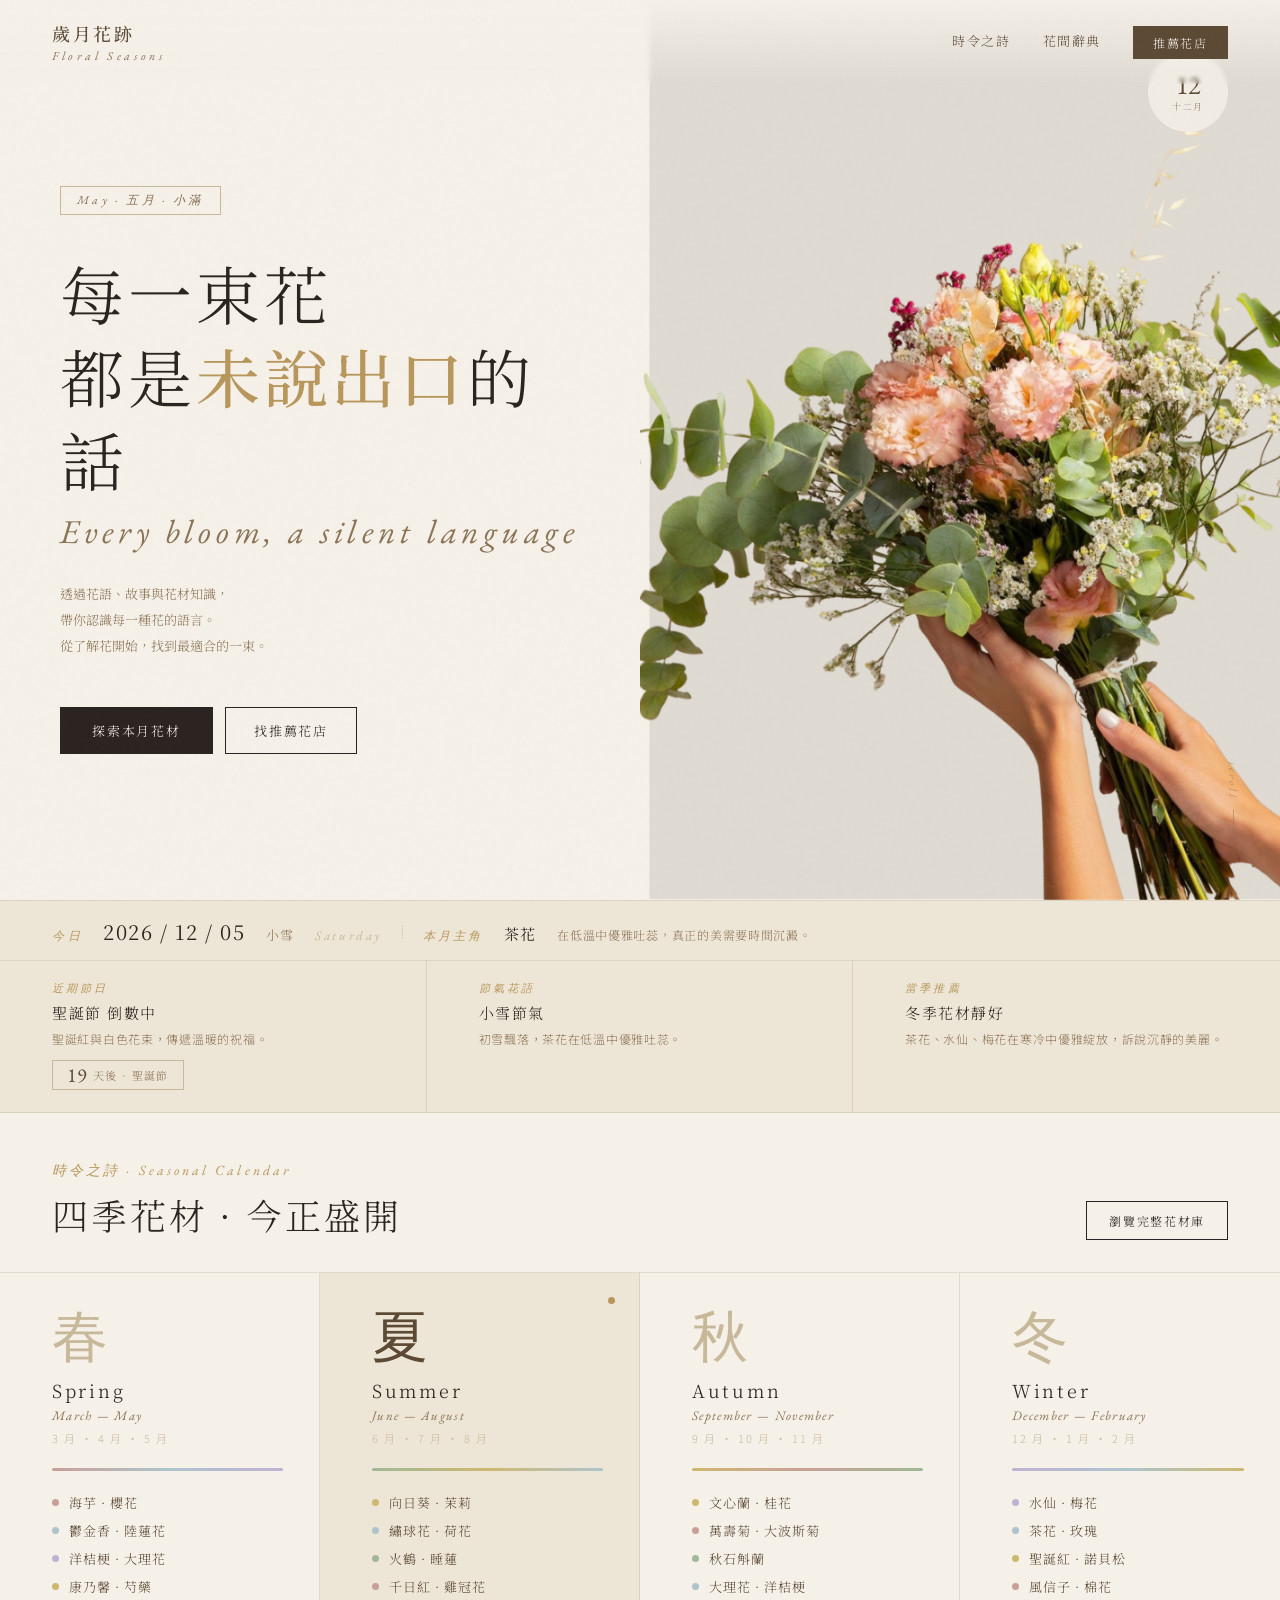
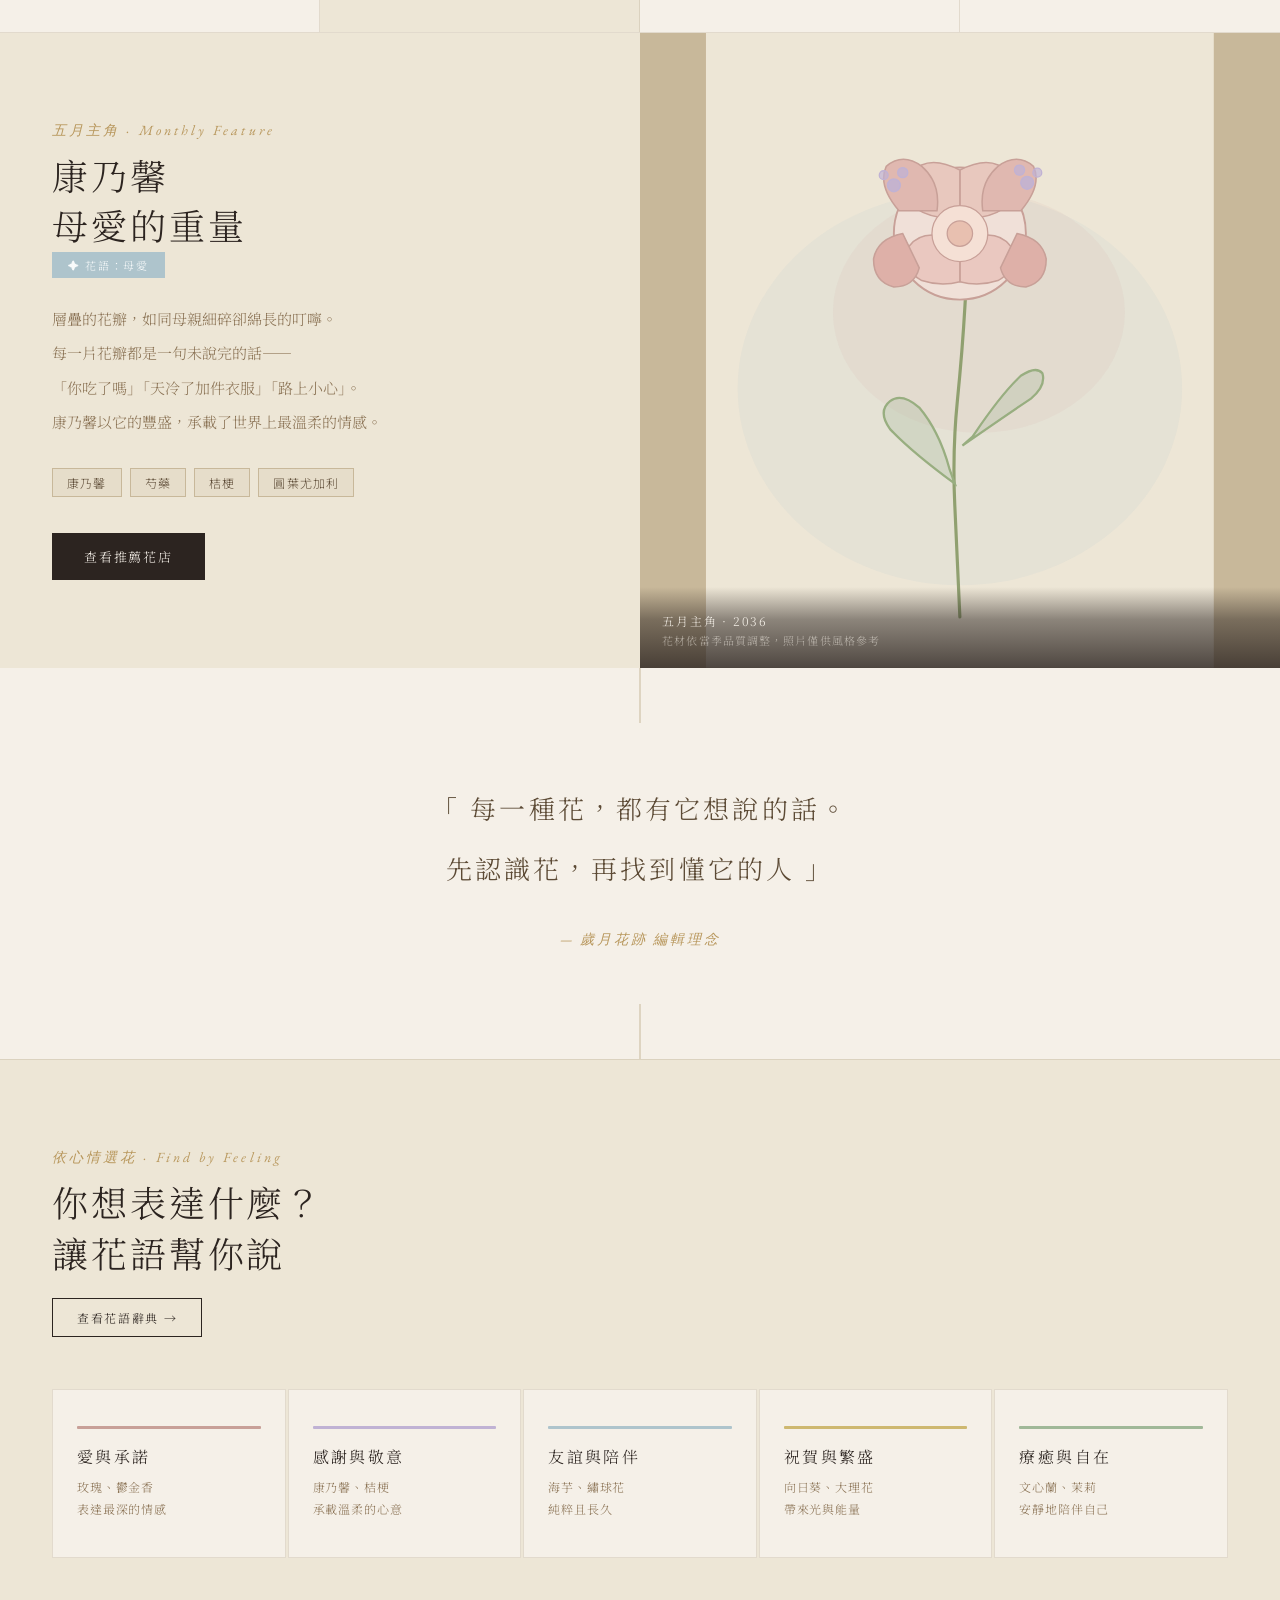
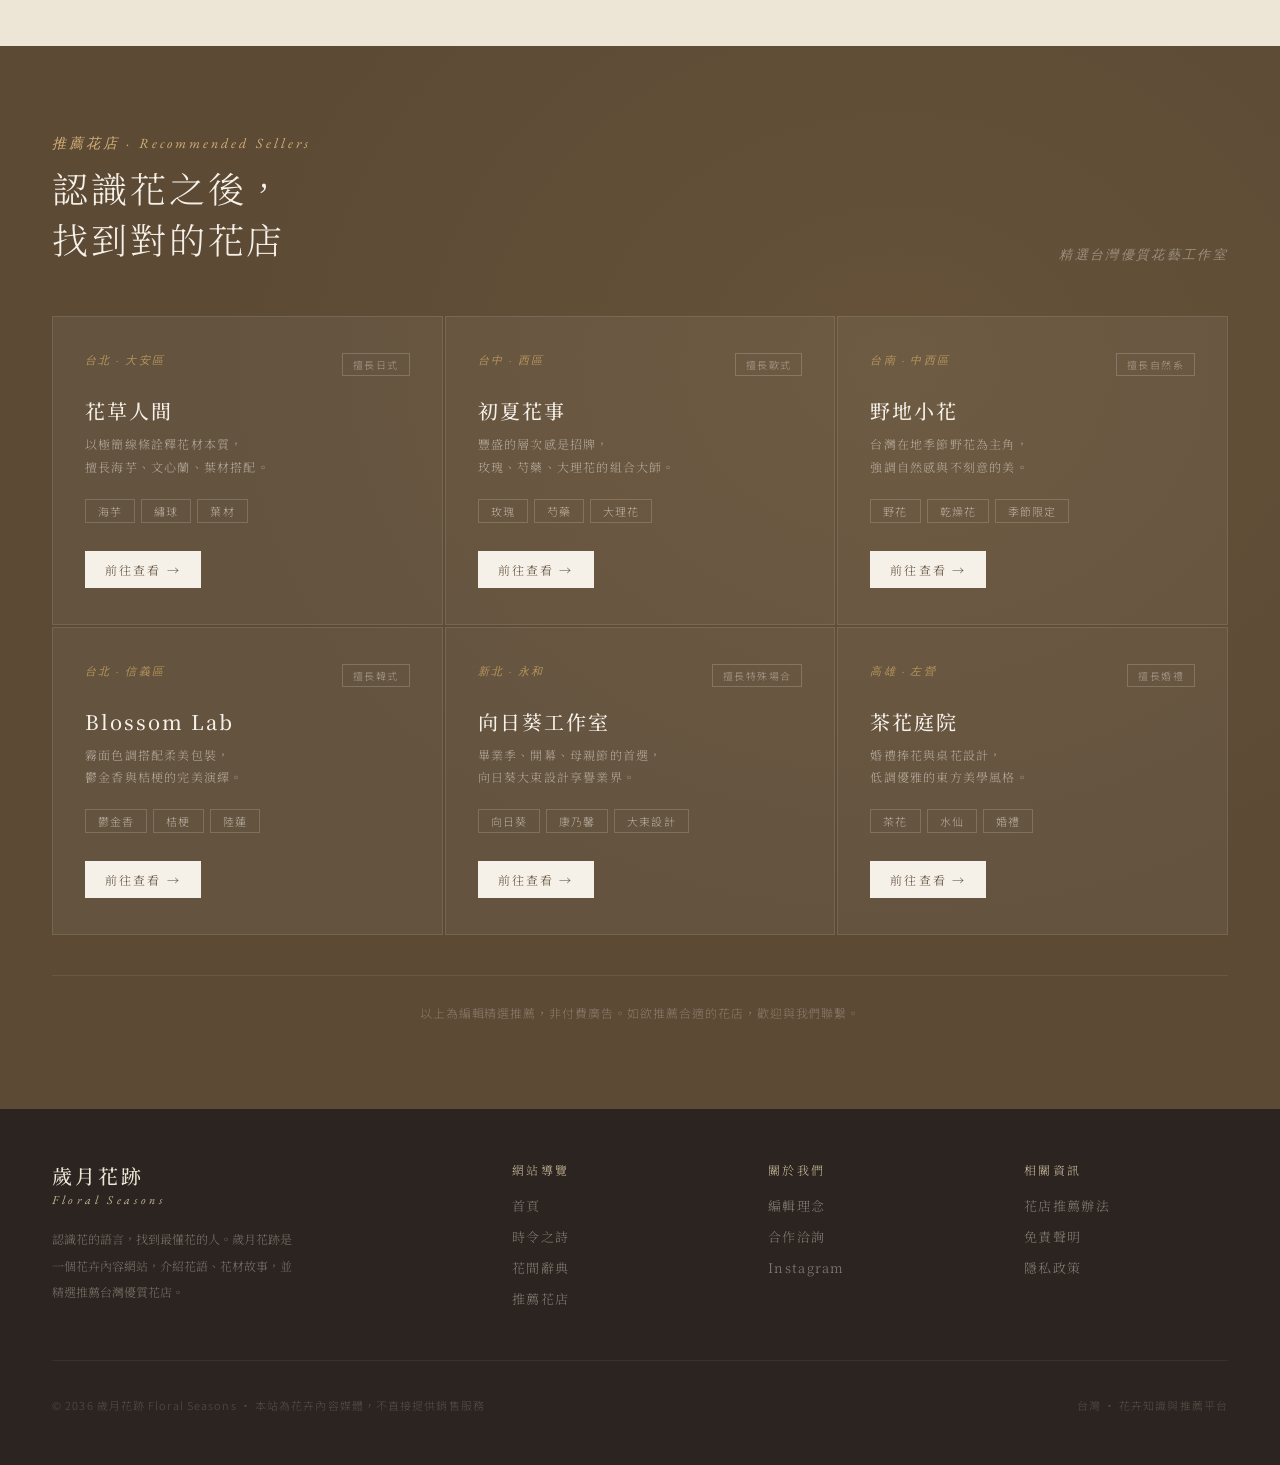
==== commit 4279e52f: "Add files via upload git add index.html pages/encyclopedia.html pages/seasonal.html git commit -m "" ====
--- a/index.html
+++ b/index.html
@@ -615,9 +615,9 @@
     <span class="logo-en">Floral Seasons</span>
   </div>
   <nav>
-    <a href="#">時令之詩</a>
-    <a href="pages/encyclopedia.html">花間辭典</a>
-    <a href="#sellers" class="nav-cta">推薦花店</a>
+    <a href="pages/seasonal.html" target="_blank">時令之詩</a>
+    <a href="pages/encyclopedia.html" target="_blank">花間辭典</a>
+    <a href="#sellers" class="nav-cta" target="_blank">推薦花店</a>
   </nav>
 </header>
 
@@ -854,6 +854,7 @@
   <div class="fade-up">
     <p class="section-label">依心情選花 · Find by Feeling</p>
     <h2 class="section-title">你想表達什麼？<br>讓花語幫你說</h2>
+    <a href="pages/encyclopedia.html" target="_blank" class="btn-ghost" style="margin-top:20px;display:inline-block;font-size:12px;padding:10px 24px;">查看花語辭典 →</a>
   </div>
   <div class="recip-grid">
     <div class="recip-card fade-up">
@@ -1030,7 +1031,7 @@
     <div class="footer-col-title">網站導覽</div>
     <div class="footer-links">
       <a href="#">首頁</a><a href="#">時令之詩</a>
-      <a href="pages/encyclopedia.html">花間辭典</a><a href="#">推薦花店</a>
+      <a href="pages/encyclopedia.html" target="_blank">花間辭典</a><a href="#">推薦花店</a>
     </div>
   </div>
   <div>
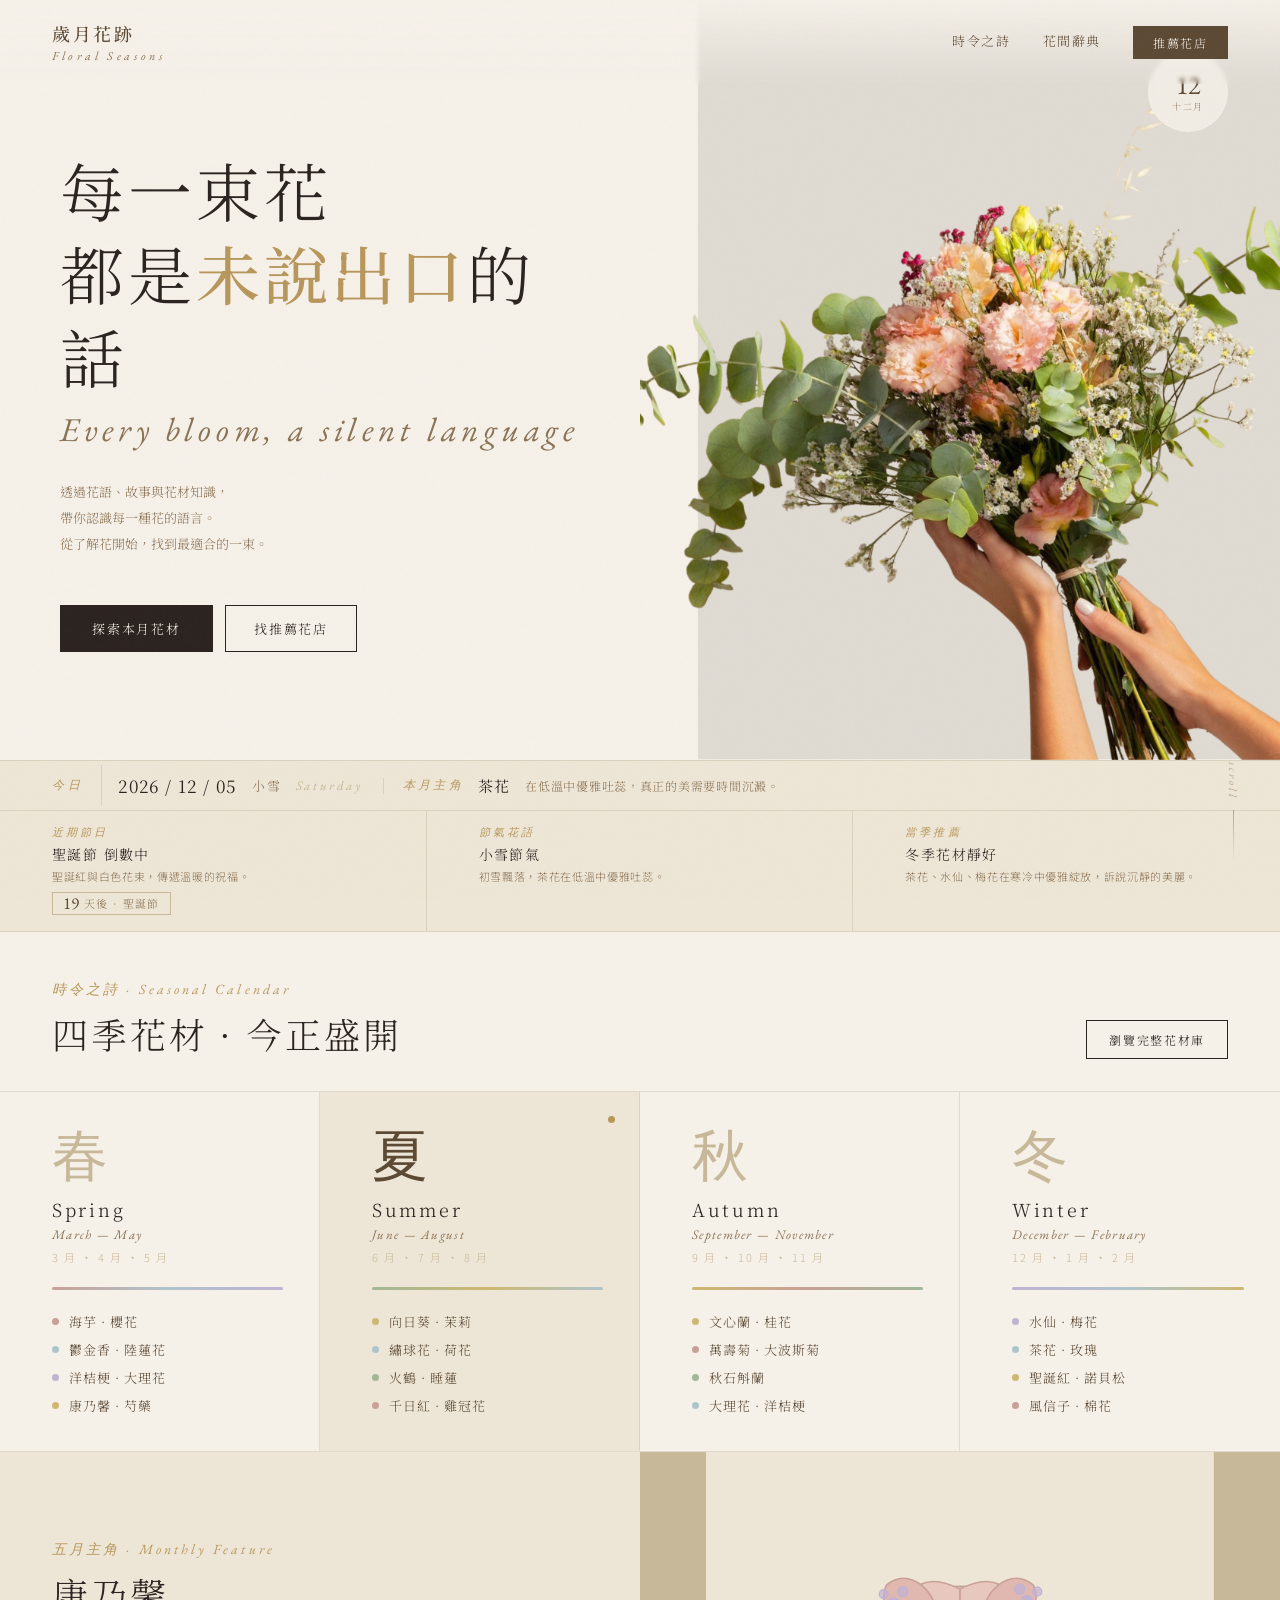
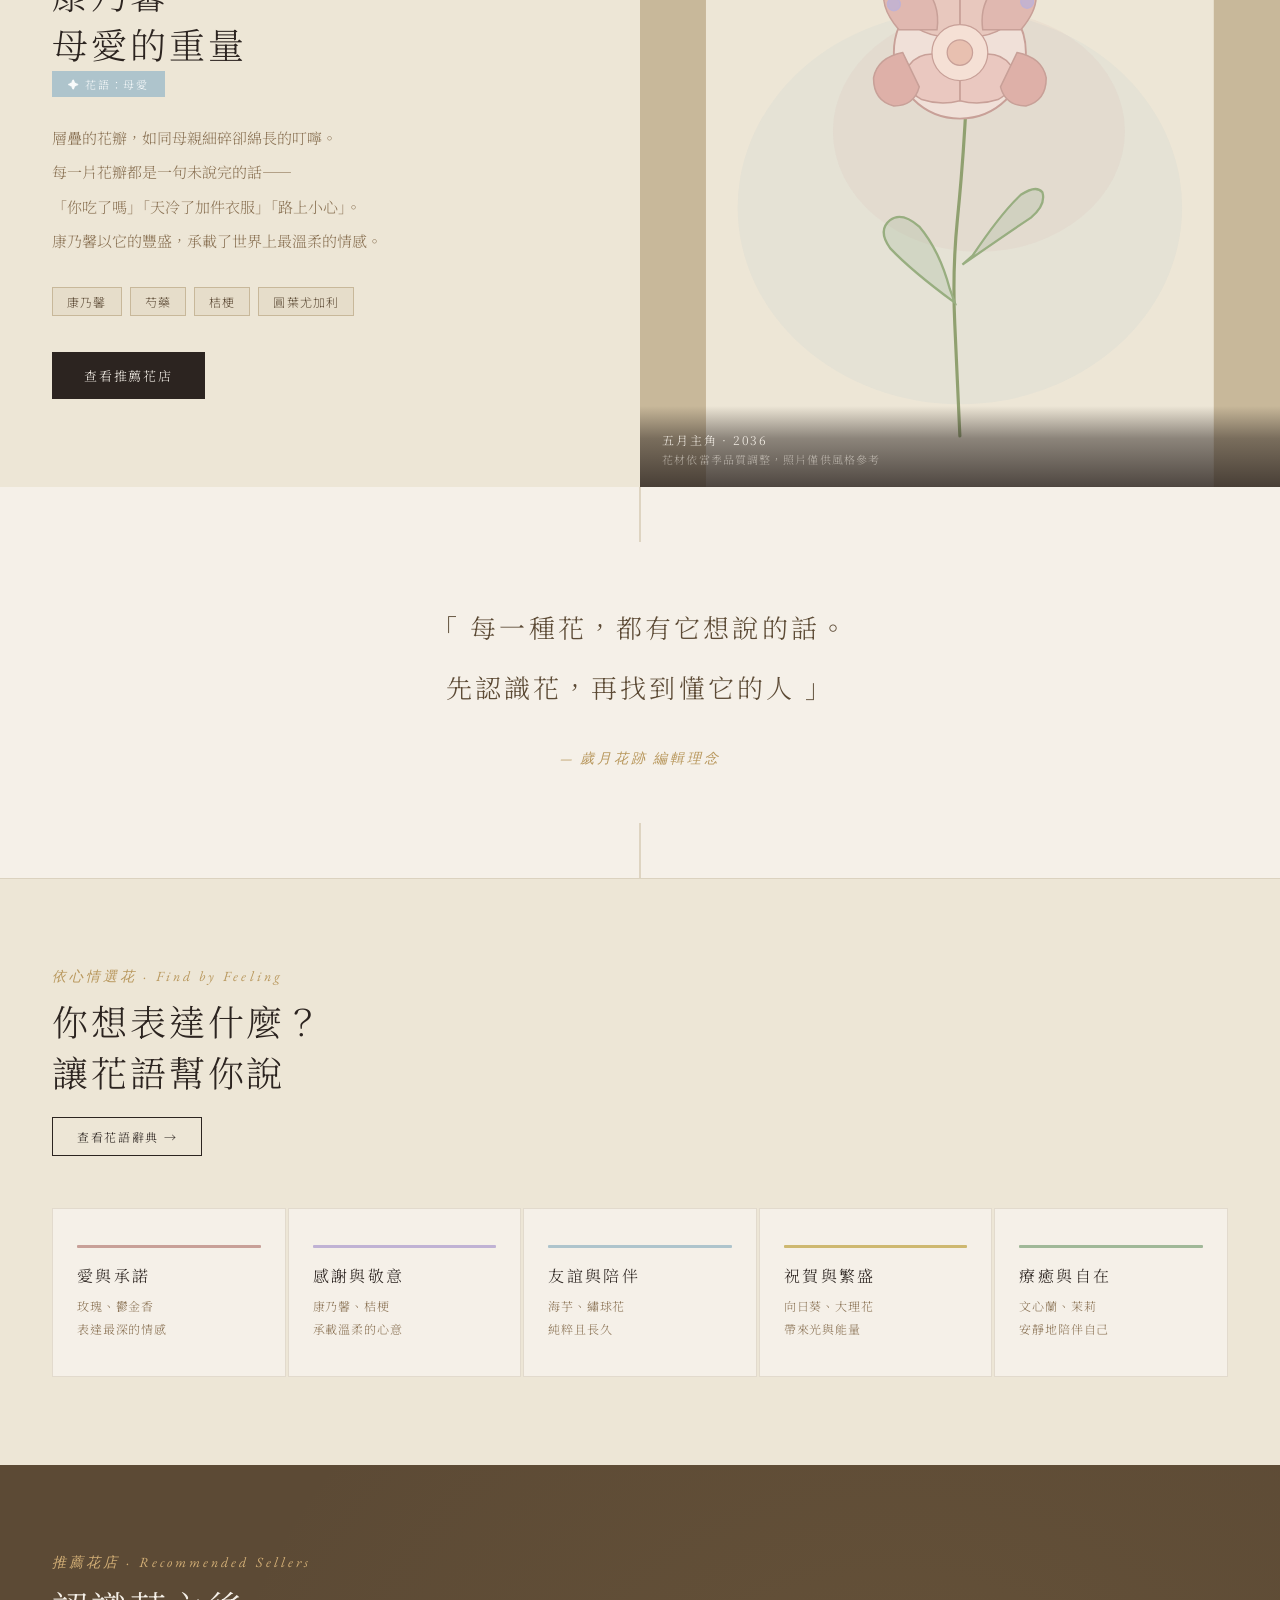
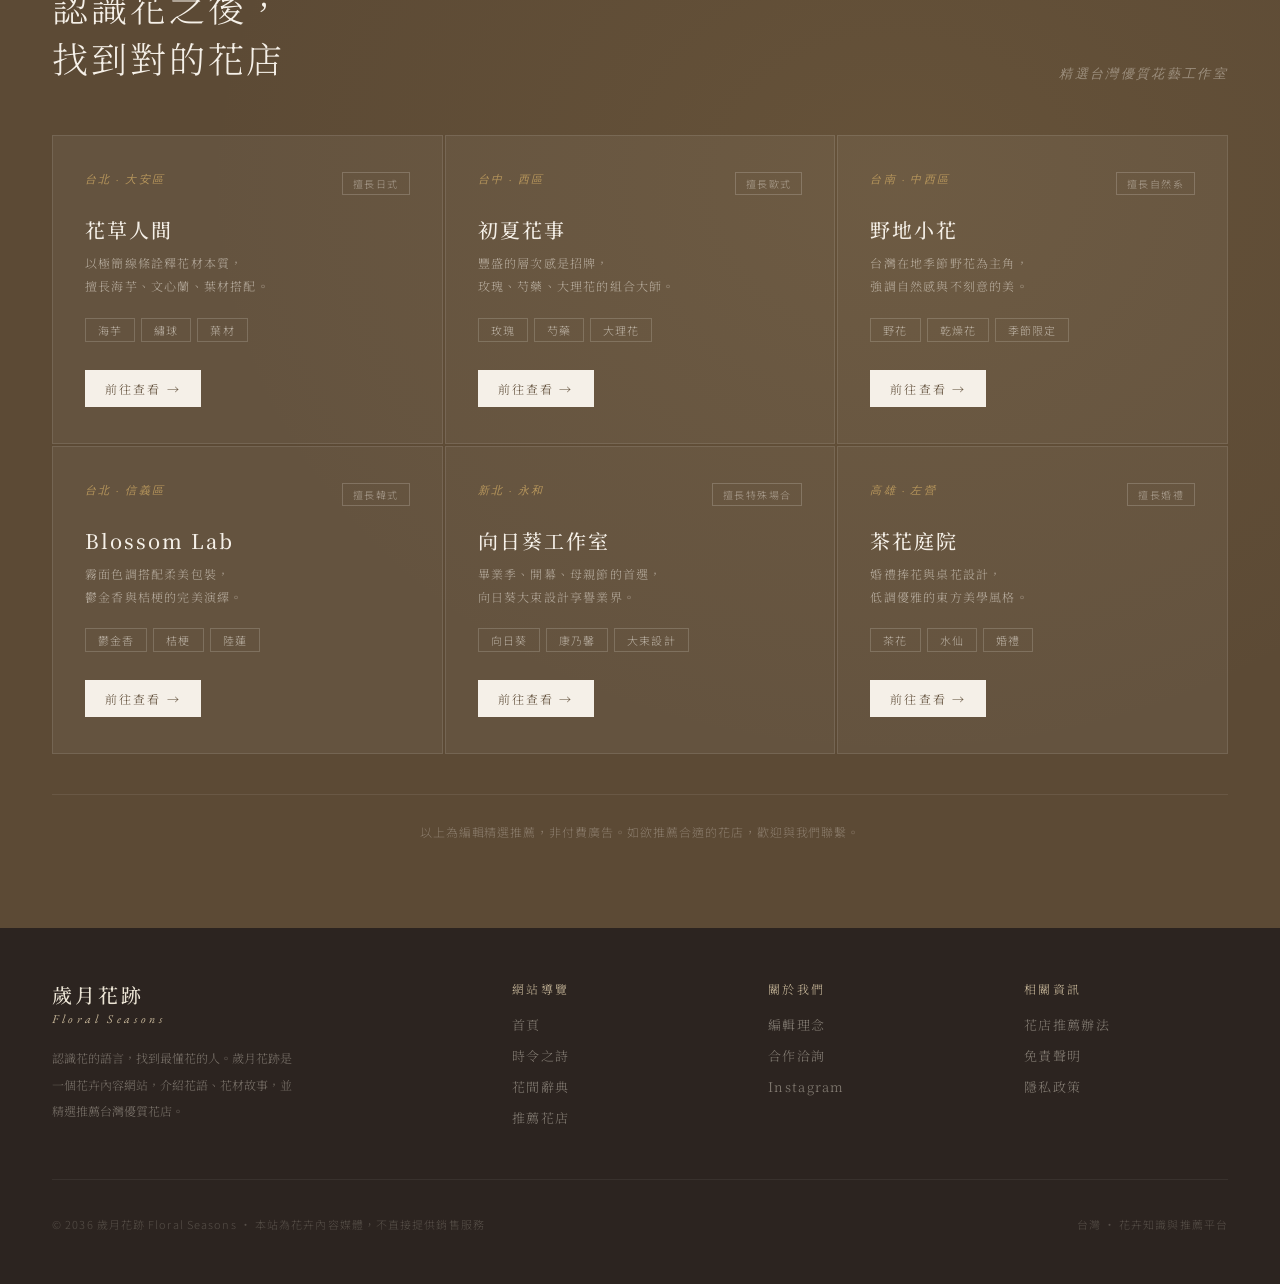
==== commit 2c8913b0: "Add files via upload git add index.html pages/seasonal.html pages/encyclopedia.html git commit -m "" ====
--- a/index.html
+++ b/index.html
@@ -91,7 +91,7 @@
    HERO
 ══════════════════════════════ */
 .hero {
-  height:100vh; min-height:600px;
+  height:calc(100vh - 140px); min-height:520px;
   display:grid; grid-template-columns:1fr 1fr;
   position:relative; overflow:hidden;
 }
@@ -194,79 +194,86 @@
   border-bottom:0.5px solid var(--rule);
 }
 
-/* 上列：日期主列 */
+/* 上列：日期主列 — 單行，不換行 */
 .info-date-row {
-  display:flex; align-items:baseline; gap:20px;
-  padding:16px 52px 14px;
+  display:flex; align-items:center; gap:0;
   border-bottom:0.5px solid var(--rule);
-  flex-wrap:wrap;
+  overflow:hidden;
 }
 .info-today-label {
   font-family:'EB Garamond',serif; font-style:italic;
   font-size:12px; letter-spacing:.3em; color:var(--gold);
+  padding:12px 18px 12px 52px; flex-shrink:0;
+  border-right:0.5px solid var(--rule);
 }
 .info-date {
-  font-family:'Noto Serif TC',serif; font-size:20px; font-weight:400;
+  font-family:'Noto Serif TC',serif; font-size:17px; font-weight:400;
   letter-spacing:.08em; color:var(--ink);
+  padding:12px 16px; flex-shrink:0;
 }
 .info-jieqi {
   font-family:'Noto Serif TC',serif; font-size:13px;
   letter-spacing:.14em; color:var(--bark);
+  padding-right:14px; flex-shrink:0;
 }
 .info-weekday {
   font-family:'EB Garamond',serif; font-style:italic;
   font-size:13px; letter-spacing:.2em; color:var(--warm-stone);
+  padding-right:20px; flex-shrink:0;
 }
 .info-separator {
-  width:1px; height:14px; background:var(--rule); align-self:center; flex-shrink:0;
-}
-/* 本月主角 inline */
+  width:0.5px; height:16px; background:var(--rule); flex-shrink:0;
+}
 .info-monthly-label {
   font-family:'EB Garamond',serif; font-style:italic;
   font-size:12px; letter-spacing:.26em; color:var(--gold);
+  padding:0 14px 0 20px; flex-shrink:0;
 }
 .info-monthly-name {
   font-family:'Noto Serif TC',serif; font-size:15px;
   letter-spacing:.12em; color:var(--ink); font-weight:400;
+  padding-right:14px; flex-shrink:0;
 }
 .info-monthly-desc {
   font-family:'Noto Serif TC',serif; font-weight:300;
   font-size:12px; color:var(--bark); letter-spacing:.06em;
-}
-
-/* 下列：三欄資訊 */
+  white-space:nowrap; overflow:hidden; text-overflow:ellipsis;
+}
+
+/* 下列：三欄 — 緊湊，viewport 內可見 */
 .info-cols {
   display:grid; grid-template-columns:1fr 1fr 1fr;
 }
 .info-col {
-  padding:20px 36px 22px 52px;
+  padding:14px 24px 16px 52px;
   border-right:0.5px solid var(--rule);
 }
 .info-col:last-child { border-right:none; }
 .info-col-label {
   font-family:'EB Garamond',serif; font-style:italic;
-  font-size:11px; letter-spacing:.28em; color:var(--gold); margin-bottom:6px;
+  font-size:11px; letter-spacing:.28em; color:var(--gold); margin-bottom:4px;
 }
 .info-col-main {
-  font-family:'Noto Serif TC',serif; font-size:15px;
-  letter-spacing:.1em; color:var(--ink); margin-bottom:5px;
+  font-family:'Noto Serif TC',serif; font-size:14px;
+  letter-spacing:.1em; color:var(--ink); margin-bottom:3px;
 }
 .info-col-sub {
   font-family:'Noto Sans TC',sans-serif; font-weight:300;
-  font-size:12px; color:var(--bark); letter-spacing:.06em; line-height:1.8;
+  font-size:11px; color:var(--bark); letter-spacing:.06em; line-height:1.7;
 }
 .info-count {
-  display:inline-flex; align-items:center; gap:6px; margin-top:10px;
-  border:0.5px solid var(--warm-stone); padding:4px 14px;
+  display:inline-flex; align-items:center; gap:5px; margin-top:6px;
+  border:0.5px solid var(--warm-stone); padding:2px 10px;
 }
 .info-count-num {
-  font-family:'EB Garamond',serif; font-size:20px;
+  font-family:'EB Garamond',serif; font-size:17px;
   color:var(--deep-bark); line-height:1;
 }
 .info-count-lbl {
   font-family:'Noto Serif TC',serif; font-size:11px;
   letter-spacing:.12em; color:var(--bark);
 }
+
 
 /* ══════════════════════════════
    FOUR SEASONS CALENDAR
@@ -615,16 +622,15 @@
     <span class="logo-en">Floral Seasons</span>
   </div>
   <nav>
-    <a href="pages/seasonal.html" target="_blank">時令之詩</a>
-    <a href="pages/encyclopedia.html" target="_blank">花間辭典</a>
-    <a href="#sellers" class="nav-cta" target="_blank">推薦花店</a>
+    <a href="pages/seasonal.html">時令之詩</a>
+    <a href="pages/encyclopedia.html">花間辭典</a>
+    <a href="#sellers" class="nav-cta">推薦花店</a>
   </nav>
 </header>
 
 <!-- ═══ HERO ═══ -->
 <section class="hero">
   <div class="hero-left">
-    <div class="hero-stamp fade-up"><span>May · 五月 · 小滿</span></div>
     <h1 class="hero-title fade-up">
       每一束花<br>都是<strong>未說出口</strong>的話
       <em>Every bloom, a silent language</em>
@@ -854,7 +860,7 @@
   <div class="fade-up">
     <p class="section-label">依心情選花 · Find by Feeling</p>
     <h2 class="section-title">你想表達什麼？<br>讓花語幫你說</h2>
-    <a href="pages/encyclopedia.html" target="_blank" class="btn-ghost" style="margin-top:20px;display:inline-block;font-size:12px;padding:10px 24px;">查看花語辭典 →</a>
+    <a href="pages/encyclopedia.html" class="btn-ghost" style="margin-top:20px;display:inline-block;font-size:12px;padding:10px 24px;">查看花語辭典 →</a>
   </div>
   <div class="recip-grid">
     <div class="recip-card fade-up">
@@ -1031,7 +1037,7 @@
     <div class="footer-col-title">網站導覽</div>
     <div class="footer-links">
       <a href="#">首頁</a><a href="#">時令之詩</a>
-      <a href="pages/encyclopedia.html" target="_blank">花間辭典</a><a href="#">推薦花店</a>
+      <a href="pages/encyclopedia.html">花間辭典</a><a href="#">推薦花店</a>
     </div>
   </div>
   <div>
